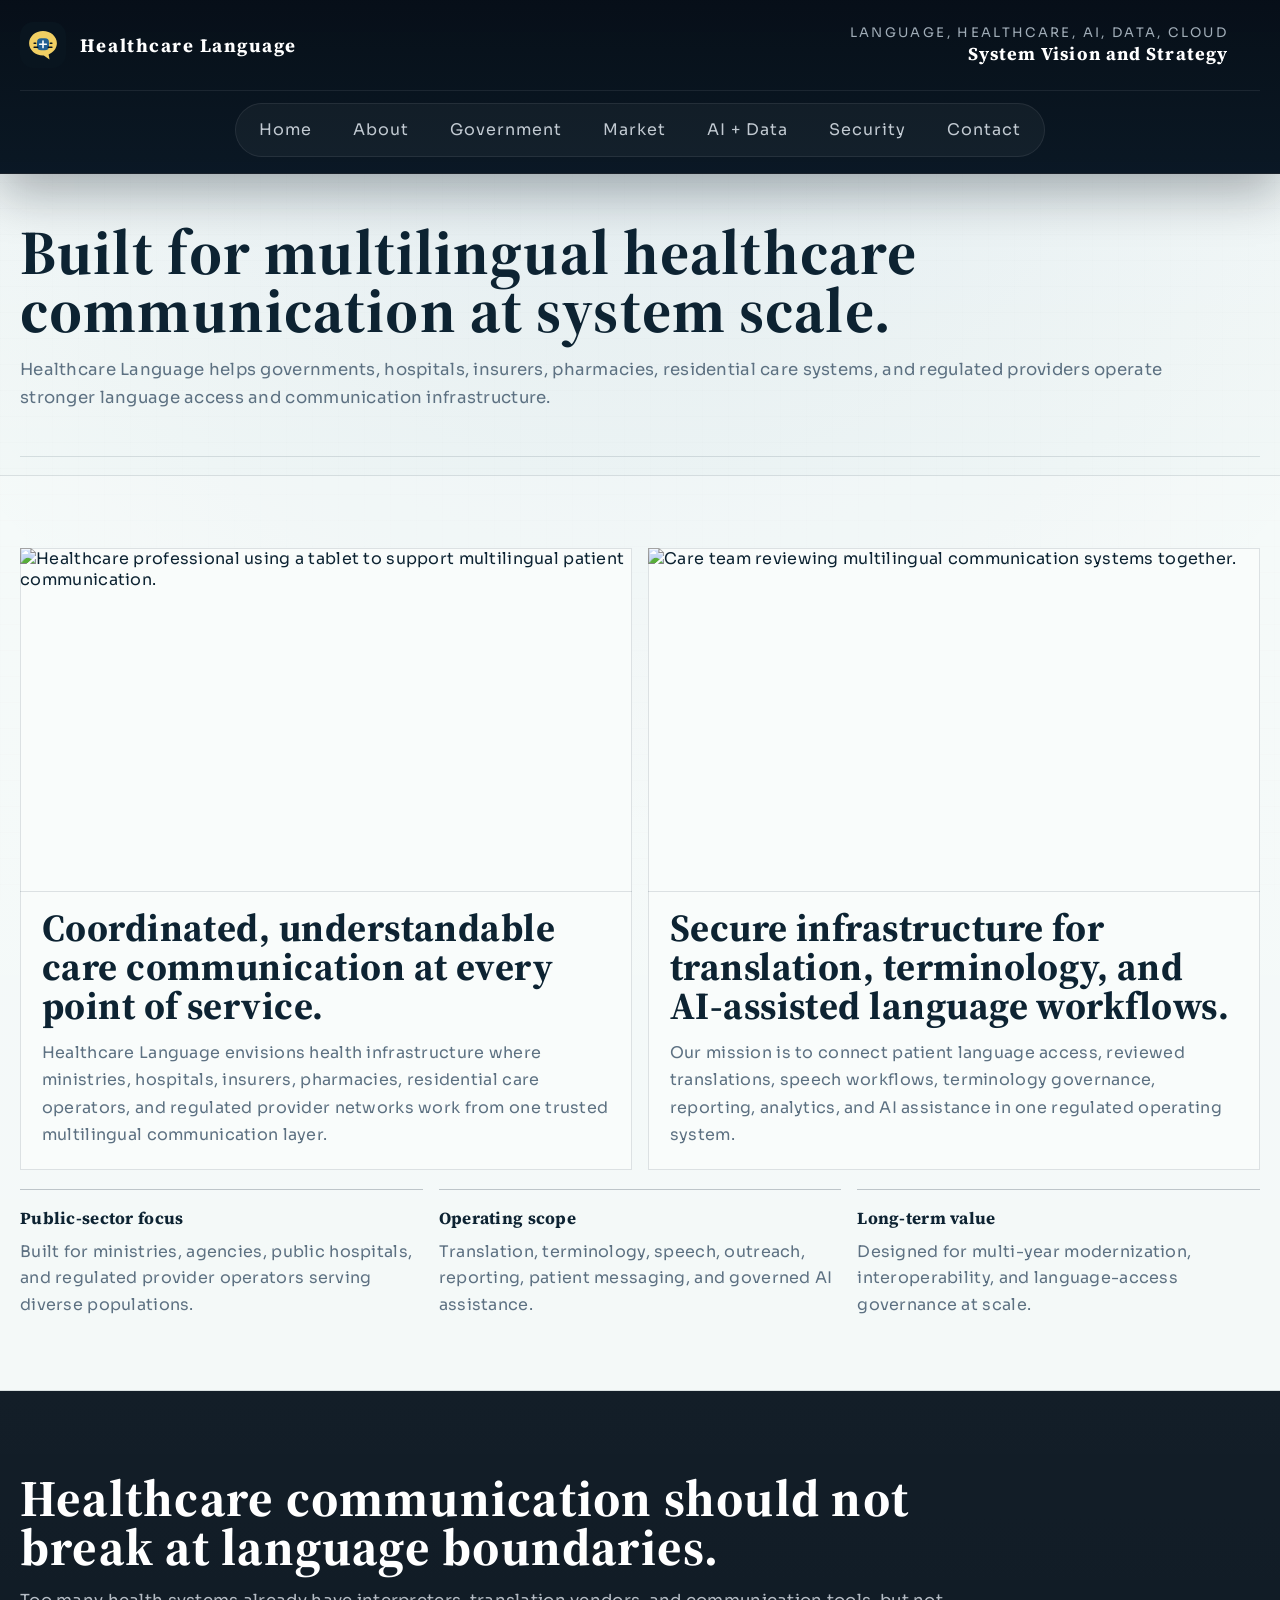
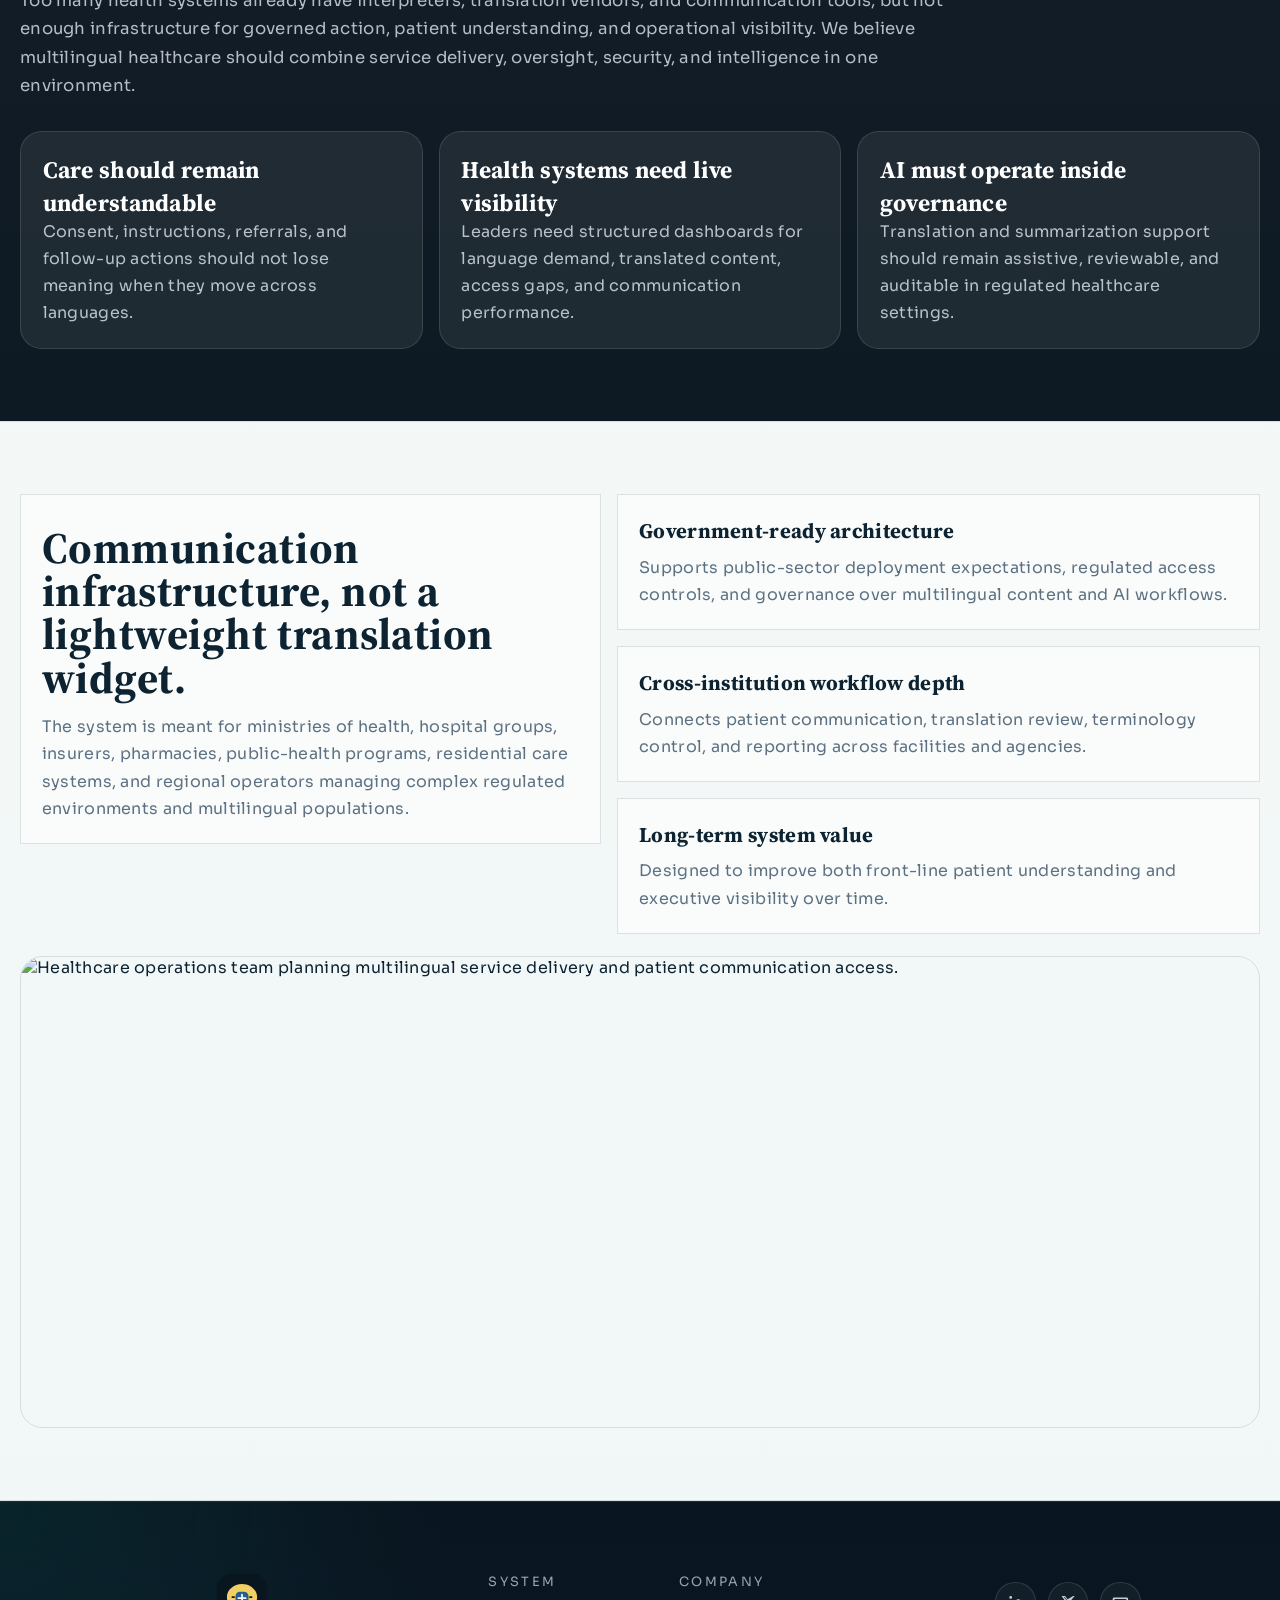
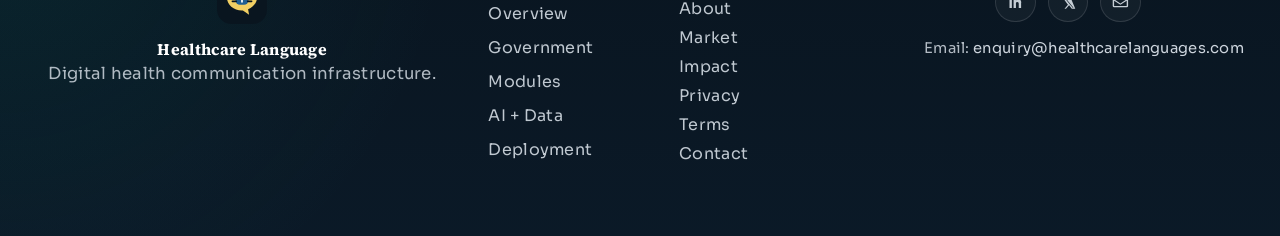
==== about.html @ 029bd3b3 "Update about.html" ====
<!DOCTYPE html>
<html lang="en">
<head>
  <meta charset="UTF-8">
  <meta name="viewport" content="width=device-width, initial-scale=1.0">
  <meta name="description" content="About Healthcare Language: vision, mission, system direction, and multilingual health communication strategy.">
  <title>Healthcare Language | About</title>
  <link rel="preconnect" href="https://fonts.googleapis.com">
  <link rel="preconnect" href="https://fonts.gstatic.com" crossorigin>
  <link href="https://fonts.googleapis.com/css2?family=Sora:wght@400;500;600;700&family=Source+Serif+4:wght@600;700&display=swap" rel="stylesheet">
  <link rel="icon" href="logo-mark.svg" type="image/svg+xml">
  <link rel="stylesheet" href="style.css">
</head>
<body>
  <div class="site-noise"></div>
  <header class="site-header">
    <div class="shell header-band">
      <a class="brand-link" href="./index.html" aria-label="Healthcare Language home">
        <img class="brand-mark" src="logo-mark.svg" alt="Healthcare Language logo">
        <div class="brand-copy">
          <span class="brand-name">Healthcare Language</span>
        </div>
      </a>
      <div class="header-center">
        <span class="header-kicker">Language, Healthcare, AI, Data, Cloud</span>
        <strong class="header-edition">System Vision and Strategy</strong>
      </div>
    </div>
    <div class="shell nav-shell">
      <button class="nav-toggle" type="button" aria-expanded="false" aria-controls="primary-nav">
        <span>Menu</span>
      </button>
      <nav class="main-nav" id="primary-nav" aria-label="Primary navigation">
        <a href="./index.html#system">Home</a>
        <a href="./about.html">About</a>
        <a href="./index.html#government">Government</a>
        <a href="./index.html#opportunity">Market</a>
        <a href="./index.html#intelligence">AI + Data</a>
        <a href="./index.html#security">Security</a>
        <a href="./contact.html">Contact</a>
      </nav>
    </div>
  </header>

  <main>
    <section class="page-hero">
      <div class="shell page-hero-shell">
        <div class="section-head">
          <h1>Built for multilingual healthcare communication at system scale.</h1>
          <p>Healthcare Language helps governments, hospitals, insurers, pharmacies, residential care systems, and regulated providers operate stronger language access and communication infrastructure.</p>
        </div>
      </div>
    </section>

    <section class="section-sheet">
      <div class="shell about-grid">
        <article class="about-card">
          <img class="card-image" src="https://images.unsplash.com/photo-1579684385127-1ef15d508118?auto=format&fit=crop&w=1400&q=80" alt="Healthcare professional using a tablet to support multilingual patient communication.">
          <h2>Coordinated, understandable care communication at every point of service.</h2>
          <p>Healthcare Language envisions health infrastructure where ministries, hospitals, insurers, pharmacies, residential care operators, and regulated provider networks work from one trusted multilingual communication layer.</p>
        </article>
        <article class="about-card">
          <img class="card-image" src="https://images.unsplash.com/photo-1576091160399-112ba8d25d1d?auto=format&fit=crop&w=1400&q=80" alt="Care team reviewing multilingual communication systems together.">
          <h2>Secure infrastructure for translation, terminology, and AI-assisted language workflows.</h2>
          <p>Our mission is to connect patient language access, reviewed translations, speech workflows, terminology governance, reporting, analytics, and AI assistance in one regulated operating system.</p>
        </article>
      </div>
      <div class="shell about-mini-grid">
        <article class="mini-panel">
          <strong>Public-sector focus</strong>
          <p>Built for ministries, agencies, public hospitals, and regulated provider operators serving diverse populations.</p>
        </article>
        <article class="mini-panel">
          <strong>Operating scope</strong>
          <p>Translation, terminology, speech, outreach, reporting, patient messaging, and governed AI assistance.</p>
        </article>
        <article class="mini-panel">
          <strong>Long-term value</strong>
          <p>Designed for multi-year modernization, interoperability, and language-access governance at scale.</p>
        </article>
      </div>
    </section>

    <section class="section-dark">
      <div class="shell">
        <div class="section-head section-head-light">
          <h2>Healthcare communication should not break at language boundaries.</h2>
          <p>Too many health systems already have interpreters, translation vendors, and communication tools, but not enough infrastructure for governed action, patient understanding, and operational visibility. We believe multilingual healthcare should combine service delivery, oversight, security, and intelligence in one environment.</p>
        </div>
        <div class="belief-grid">
          <article class="government-card">
            <strong>Care should remain understandable</strong>
            <p>Consent, instructions, referrals, and follow-up actions should not lose meaning when they move across languages.</p>
          </article>
          <article class="government-card">
            <strong>Health systems need live visibility</strong>
            <p>Leaders need structured dashboards for language demand, translated content, access gaps, and communication performance.</p>
          </article>
          <article class="government-card">
            <strong>AI must operate inside governance</strong>
            <p>Translation and summarization support should remain assistive, reviewable, and auditable in regulated healthcare settings.</p>
          </article>
        </div>
      </div>
    </section>

    <section class="section-sheet">
      <div class="shell narrative-shell">
        <div class="narrative-copy">
          <h2>Communication infrastructure, not a lightweight translation widget.</h2>
          <p>The system is meant for ministries of health, hospital groups, insurers, pharmacies, public-health programs, residential care systems, and regional operators managing complex regulated environments and multilingual populations.</p>
        </div>
        <div class="narrative-list">
          <article>
            <strong>Government-ready architecture</strong>
            <p>Supports public-sector deployment expectations, regulated access controls, and governance over multilingual content and AI workflows.</p>
          </article>
          <article>
            <strong>Cross-institution workflow depth</strong>
            <p>Connects patient communication, translation review, terminology control, and reporting across facilities and agencies.</p>
          </article>
          <article>
            <strong>Long-term system value</strong>
            <p>Designed to improve both front-line patient understanding and executive visibility over time.</p>
          </article>
        </div>
      </div>
      <div class="shell about-image-band">
        <img src="https://images.unsplash.com/photo-1576091160550-2173dba999ef?auto=format&fit=crop&w=1800&q=80" alt="Healthcare operations team planning multilingual service delivery and patient communication access.">
      </div>
    </section>
  </main>

  <footer class="site-footer">
    <div class="shell footer-shell">
      <div class="footer-brand">
        <img class="brand-mark" src="logo-mark.svg" alt="Healthcare Language logo">
        <div>
          <strong>Healthcare Language</strong>
          <p>Digital health communication infrastructure.</p>
        </div>
      </div>
      <div class="footer-links">
        <div class="footer-link-group">
          <span>System</span>
          <a href="./index.html#system">Overview</a>
          <a href="./index.html#government">Government</a>
          <a href="./index.html#modules">Modules</a>
          <a href="./index.html#intelligence">AI + Data</a>
          <a href="./index.html#deployment">Deployment</a>
        </div>
        <div class="footer-link-group">
          <span>Company</span>
          <a href="./about.html">About</a>
          <a href="./index.html#opportunity">Market</a>
          <a href="./index.html#impact">Impact</a>
          <a href="./privacy.html">Privacy</a>
          <a href="./terms.html">Terms</a>
          <a href="./contact.html">Contact</a>
        </div>
      </div>
      <div class="footer-social-block">
        <div class="footer-socials" aria-label="Social media links">
          <a href="#" aria-label="LinkedIn">
            <svg viewBox="0 0 24 24" aria-hidden="true"><path fill="currentColor" d="M6.94 8.5H3.56V20h3.38V8.5ZM5.25 3A1.97 1.97 0 1 0 5.3 6.94 1.97 1.97 0 0 0 5.25 3ZM20.44 12.47c0-3.45-1.84-5.05-4.3-5.05-1.98 0-2.87 1.09-3.37 1.86V8.5H9.4V20h3.37v-6.42c0-.34.03-.68.13-.93.27-.68.9-1.38 1.95-1.38 1.38 0 1.93 1.04 1.93 2.57V20h3.37v-7.53Z"/></svg>
          </a>
          <a href="#" aria-label="X">
            <svg viewBox="0 0 24 24" aria-hidden="true"><path fill="currentColor" d="M18.9 3H21l-4.58 5.24L21.8 21h-4.94l-3.87-5.06L8.56 21H6.45l4.9-5.61L2.2 3h5.07l3.5 4.63L18.9 3Zm-.73 16.74h1.16L6.64 4.2H5.4l12.77 15.54Z"/></svg>
          </a>
          <a href="mailto:enquiry@healthlingua.com" aria-label="Email">
            <svg viewBox="0 0 24 24" aria-hidden="true"><path fill="currentColor" d="M3 5h18a2 2 0 0 1 2 2v10a2 2 0 0 1-2 2H3a2 2 0 0 1-2-2V7a2 2 0 0 1 2-2Zm0 2v.51l9 5.89 9-5.89V7H3Zm18 10V9.49l-8.45 5.53a1 1 0 0 1-1.1 0L3 9.49V17h18Z"/></svg>
          </a>
        </div>
        <div class="footer-social-contact">
          <p>Email: <a href="mailto:enquiry@healthcarelanguages.com">enquiry@healthcarelanguages.com</a></p>
          
        </div>
      </div>
    </div>
  </footer>

  <script src="script.js"></script>
</body>
</html>
---- style.css ----
:root {
  --paper: #edf5f4;
  --paper-bright: #f9fcfb;
  --ink: #0d2332;
  --muted: #5d7182;
  --line: rgba(13, 35, 50, 0.12);
  --line-strong: rgba(13, 35, 50, 0.24);
  --navy: #0f2e46;
  --cobalt: #1f5f93;
  --teal: #0c8a7b;
  --deep: #09151f;
  --deep-soft: #132230;
  --white: #ffffff;
}

*,
*::before,
*::after {
  box-sizing: border-box;
}

html {
  scroll-behavior: smooth;
}

body {
  margin: 0;
  font-family: "Sora", sans-serif;
  letter-spacing: 0.018em;
  color: var(--ink);
  background:
    radial-gradient(circle at top, rgba(31, 95, 147, 0.08), transparent 24%),
    linear-gradient(180deg, rgba(255, 255, 255, 0.35), rgba(255, 255, 255, 0)),
    var(--paper);
}

img {
  display: block;
  max-width: 100%;
}

a {
  color: inherit;
}

button,
input,
textarea {
  font: inherit;
}

h1,
h2,
h3,
strong,
.brand-name,
.button,
.header-edition {
  font-family: "Source Serif 4", serif;
  font-weight: 700;
}

h1,
h2,
h3,
p {
  margin: 0;
}

.shell {
  width: min(1240px, calc(100% - 2rem));
  margin: 0 auto;
}

.site-noise {
  position: fixed;
  inset: 0;
  pointer-events: none;
  background:
    linear-gradient(rgba(0, 0, 0, 0.018) 1px, transparent 1px),
    linear-gradient(90deg, rgba(0, 0, 0, 0.015) 1px, transparent 1px);
  background-size: 100% 26px, 26px 100%;
  opacity: 0.45;
  z-index: 0;
}

.site-header,
main,
.site-footer {
  position: relative;
  z-index: 1;
}

.site-header {
  background:
    linear-gradient(180deg, rgba(7, 15, 24, 0.98), rgba(11, 24, 37, 0.95)),
    var(--deep);
  border-bottom: 1px solid rgba(255, 255, 255, 0.08);
  box-shadow: 0 18px 48px rgba(6, 16, 26, 0.32);
}

.header-band {
  display: grid;
  grid-template-columns: auto 1fr auto;
  gap: 1rem;
  align-items: center;
  min-height: 5.6rem;
}

.brand-link,
.brand-copy,
.footer-brand {
  display: flex;
  align-items: center;
}

.brand-link {
  gap: 0.9rem;
  text-decoration: none;
}

.brand-mark {
  width: 2.85rem;
  height: 2.85rem;
}

.brand-copy {
  flex-direction: column;
  align-items: flex-start;
  gap: 0.08rem;
}

.brand-name,
.header-edition {
  color: var(--white);
}

.brand-name {
  font-size: 1.18rem;
  letter-spacing: 0.08em;
}

.brand-subtitle,
.header-kicker {
  color: rgba(214, 228, 239, 0.74);
  font-size: 0.82rem;
  letter-spacing: 0.18em;
  text-transform: uppercase;
}

.header-center {
  text-align: right;
  justify-self: end;
  padding: 0 1rem;
}

.header-kicker {
  display: block;
}

.header-edition {
  display: block;
  font-size: 1.14rem;
  letter-spacing: 0.06em;
}

.nav-shell {
  border-top: 1px solid rgba(255, 255, 255, 0.08);
  padding: 0.75rem 0 1rem;
}

.nav-toggle {
  display: none;
  align-items: center;
  justify-content: center;
  min-height: 2.7rem;
  padding: 0 1rem;
  border: 1px solid rgba(255, 255, 255, 0.14);
  border-radius: 999px;
  background: rgba(255, 255, 255, 0.06);
  color: var(--white);
  letter-spacing: 0.08em;
  text-transform: uppercase;
}

.main-nav {
  display: flex;
  flex-wrap: wrap;
  gap: 0.55rem;
  align-items: center;
  padding: 0.45rem;
  border: 1px solid rgba(255, 255, 255, 0.08);
  background: rgba(255, 255, 255, 0.04);
  border-radius: 999px;
  width: fit-content;
  max-width: 100%;
  margin: 0 auto;
}

.main-nav a,
.footer-links a {
  text-decoration: none;
}

.main-nav a {
  min-height: 2.35rem;
  display: inline-flex;
  align-items: center;
  padding: 0 0.95rem;
  border-radius: 999px;
  color: rgba(232, 239, 247, 0.82);
  border: 1px solid transparent;
  letter-spacing: 0.06em;
}

.main-nav a:hover {
  background: rgba(31, 95, 147, 0.18);
  border-color: rgba(31, 95, 147, 0.32);
  color: var(--white);
}

.button {
  display: inline-flex;
  align-items: center;
  justify-content: center;
  min-height: 3rem;
  padding: 0 1.15rem;
  border-radius: 999px;
  border: 1px solid transparent;
  text-decoration: none;
  font-size: 1rem;
}

.button-solid {
  background: linear-gradient(135deg, var(--cobalt), var(--teal));
  color: var(--white);
  box-shadow: 0 14px 26px rgba(15, 46, 70, 0.24);
}

.button-outline {
  background: rgba(255, 255, 255, 0.72);
  border-color: var(--line-strong);
  color: var(--ink);
}

.hero,
.section-sheet,
.section-dark,
.closing-section,
.page-hero,
.site-footer {
  padding: 4.5rem 0;
}

.hero-grid {
  display: grid;
  grid-template-columns: 1.1fr 1fr 0.8fr;
  gap: 1.2rem;
  align-items: start;
}

.hero-copy,
.hero-visual,
.hero-rail,
.about-grid,
.belief-grid,
.narrative-shell,
.narrative-list,
.feature-grid,
.opportunity-grid,
.government-grid,
.module-grid,
.intelligence-shell,
.intelligence-grid,
.impact-grid,
.security-grid,
.deployment-shell,
.deployment-list,
.closing-shell,
.contact-shell,
.legal-grid,
.footer-shell {
  display: grid;
  gap: 1rem;
}

.hero-copy {
  align-content: start;
  min-width: 0;
}

.hero-visual,
.hero-rail {
  min-width: 0;
}

.eyebrow,
.section-tag,
.feature-tag,
.rail-label,
.newsletter-panel span,
.contact-form span,
.footer-newsletter label {
  display: inline-block;
  color: var(--cobalt);
  font-size: 0.8rem;
  letter-spacing: 0.2em;
  text-transform: uppercase;
}

.hero-copy h1,
.page-hero h1 {
  margin: 0.9rem 0 1rem;
  font-size: clamp(2.5rem, 4.9vw, 4.4rem);
  line-height: 0.93;
  letter-spacing: 0.018em;
}

.hero-copy h1 {
  max-width: 13ch;
}

.page-hero h1 {
  max-width: 100%;
}

.no-break {
  white-space: nowrap;
}

.headline-accent {
  color: var(--teal);
}

.hero-line-compact {
  font-size: 0.92em;
}

.hero-dek,
.section-head p,
.closing-copy p,
.footer-brand p {
  color: var(--muted);
  line-height: 1.72;
  font-size: 1.04rem;
}

.hero-dek {
  max-width: 34rem;
}

.hero-actions {
  display: flex;
  gap: 0.85rem;
  margin-top: 1.8rem;
}

.hero-points {
  display: grid;
  grid-template-columns: repeat(2, minmax(0, max-content));
  gap: 0.7rem;
  margin-top: 1.4rem;
}

.hero-points span {
  padding: 0.6rem 0.85rem;
  border: 1px solid var(--line);
  background: rgba(255, 255, 255, 0.52);
  border-radius: 999px;
}

.hero-visual,
.feature-card,
.government-card,
.module-card,
.intelligence-card,
.security-card,
.contact-card,
.contact-form,
.legal-card,
.newsletter-panel {
  border: 1px solid var(--line);
  background: var(--paper-bright);
}

.hero-visual {
  overflow: hidden;
  border-radius: 1.6rem;
  box-shadow: 0 26px 56px rgba(10, 28, 45, 0.12);
}

.hero-visual img {
  width: 100%;
  aspect-ratio: 7 / 8;
  object-fit: cover;
  border-bottom: 1px solid var(--line);
}

.hero-visual figcaption {
  padding: 1rem;
  color: var(--muted);
  line-height: 1.6;
  font-size: 0.96rem;
}

.hero-rail {
  display: grid;
  gap: 0.8rem;
}

.rail-card {
  padding: 1rem;
  border: 1px solid var(--line);
  border-radius: 1.25rem;
  background: rgba(255, 255, 255, 0.56);
}

.rail-card strong {
  display: block;
  margin: 0.5rem 0 0.45rem;
  font-size: 1.28rem;
}

.rail-card p {
  color: var(--muted);
  line-height: 1.64;
  font-size: 0.96rem;
}

.section-sheet {
  background: rgba(255, 255, 255, 0.26);
  border-top: 1px solid var(--line);
  border-bottom: 1px solid var(--line);
}

.section-dark {
  background:
    linear-gradient(180deg, rgba(255, 255, 255, 0.04), rgba(255, 255, 255, 0.02)),
    var(--deep);
  color: var(--white);
}

.section-head {
  max-width: 61rem;
  margin-bottom: 1.85rem;
}

.section-head h2 {
  margin: 0.65rem 0 0.85rem;
  font-size: clamp(2.2rem, 4vw, 3.45rem);
  line-height: 0.97;
  letter-spacing: 0.024em;
}

.section-head-light .section-tag,
.section-head-light p {
  color: rgba(232, 239, 247, 0.76);
}

.section-head-light h2 {
  color: var(--white);
}

.feature-grid,
.opportunity-grid,
.government-grid,
.impact-grid,
.security-grid {
  grid-template-columns: repeat(3, minmax(0, 1fr));
}

.market-stats {
  display: grid;
  grid-template-columns: repeat(4, minmax(0, 1fr));
  gap: 1rem;
  margin: 0 0 1.2rem;
}

.market-gallery {
  display: grid;
  grid-template-columns: repeat(2, minmax(0, 1fr));
  gap: 1rem;
  margin: 0 0 1.2rem;
}

.market-gallery-card {
  border: 1px solid var(--line);
  border-radius: 1.35rem;
  background: var(--paper-bright);
  overflow: hidden;
}

.market-gallery-card strong {
  display: block;
  margin: 0.15rem 1.2rem 0.45rem;
  font-size: 1.32rem;
}

.market-gallery-card p {
  margin: 0 1.2rem 1.2rem;
  color: var(--muted);
  line-height: 1.66;
}

.stat-card {
  padding: 1.2rem 1.15rem;
  border: 1px solid var(--line);
  border-radius: 1.35rem;
  background: rgba(255, 255, 255, 0.72);
}

.stat-card-amber {
  background: linear-gradient(180deg, rgba(244, 183, 64, 0.2), rgba(255, 255, 255, 0.9));
  border-color: rgba(176, 126, 20, 0.2);
}

.stat-card-teal {
  background: linear-gradient(180deg, rgba(12, 138, 123, 0.18), rgba(255, 255, 255, 0.9));
  border-color: rgba(12, 138, 123, 0.2);
}

.stat-card-navy {
  background: linear-gradient(180deg, rgba(31, 95, 147, 0.18), rgba(255, 255, 255, 0.92));
  border-color: rgba(31, 95, 147, 0.22);
}

.stat-card-sage {
  background: linear-gradient(180deg, rgba(92, 136, 114, 0.18), rgba(255, 255, 255, 0.9));
  border-color: rgba(92, 136, 114, 0.22);
}

.stat-card strong {
  display: block;
  font-size: clamp(2rem, 4vw, 3rem);
  line-height: 0.95;
  color: var(--navy);
}

.stat-card-amber strong {
  color: #9d5d05;
}

.stat-card-teal strong {
  color: #0a6f63;
}

.stat-card-navy strong {
  color: #163f63;
}

.stat-card-sage strong {
  color: #486e5c;
}

.stat-card span {
  display: block;
  margin: 0.45rem 0 0.55rem;
  color: var(--cobalt);
  font-size: 0.78rem;
  letter-spacing: 0.18em;
  text-transform: uppercase;
}

.stat-card-amber span {
  color: #8d5d0b;
}

.stat-card-teal span {
  color: #0a6f63;
}

.stat-card-navy span {
  color: #1b527e;
}

.stat-card-sage span {
  color: #4d745f;
}

.stat-card p {
  color: var(--muted);
  line-height: 1.62;
}

.market-source-note {
  margin: -0.15rem 0 1.35rem;
  color: var(--muted);
  font-size: 0.92rem;
  line-height: 1.6;
}

.platform-highlights {
  display: grid;
  grid-template-columns: repeat(3, minmax(0, 1fr));
  gap: 1rem;
  margin-top: 1.15rem;
}

.about-mini-grid,
.legal-summary-grid {
  display: grid;
  grid-template-columns: repeat(3, minmax(0, 1fr));
  gap: 1rem;
  margin-top: 1.2rem;
}

.about-image-band,
.impact-visual-band {
  margin-top: 1.4rem;
}

.about-image-band img,
.impact-visual-band img {
  width: 100%;
  aspect-ratio: 21 / 8;
  object-fit: cover;
  border: 1px solid var(--line);
  border-radius: 1.4rem;
}

.platform-highlights article,
.mini-panel {
  padding: 1rem 0 0;
  border-top: 1px solid var(--line-strong);
}

.platform-highlights strong,
.mini-panel strong {
  display: block;
  margin-bottom: 0.55rem;
  font-size: 1.06rem;
}

.platform-highlights p,
.mini-panel p {
  color: var(--muted);
  line-height: 1.66;
}

.about-grid {
  grid-template-columns: repeat(2, minmax(0, 1fr));
}

.about-card,
.narrative-copy,
.narrative-list article {
  padding: 1.3rem;
  border: 1px solid var(--line);
  background: var(--paper-bright);
}

.about-card h2 {
  margin: 0.7rem 0 0.85rem;
  font-size: clamp(1.85rem, 3vw, 2.6rem);
  line-height: 1.02;
  letter-spacing: 0.012em;
}

.about-card p,
.narrative-copy p,
.narrative-list p {
  color: var(--muted);
  line-height: 1.7;
}

.belief-grid {
  grid-template-columns: repeat(3, minmax(0, 1fr));
}

.narrative-shell {
  grid-template-columns: 0.95fr 1.05fr;
  align-items: start;
}

.narrative-copy h2 {
  margin: 0.7rem 0 0.85rem;
  font-size: clamp(2rem, 3.4vw, 3rem);
  line-height: 0.99;
  letter-spacing: 0.012em;
}

.narrative-list {
  grid-template-columns: 1fr;
}

.narrative-list article strong {
  display: block;
  margin-bottom: 0.55rem;
  font-size: 1.3rem;
}

.module-grid {
  grid-template-columns: repeat(3, minmax(0, 1fr));
}

.feature-card,
.government-card,
.module-card,
.intelligence-card,
.security-card,
.contact-card,
.contact-form,
.legal-card {
  padding: 1.35rem;
  border-radius: 1.35rem;
}

.feature-card h3,
.government-card strong,
.module-card h3,
.intelligence-card strong,
.security-card strong,
.contact-card h2,
.legal-card h2 {
  margin: 0.65rem 0 0.72rem;
  font-size: 1.48rem;
}

.feature-card p,
.government-card p,
.module-card p,
.intelligence-card p,
.security-card p,
.contact-list,
.contact-note a,
.legal-card p,
.deployment-list p {
  color: var(--muted);
  line-height: 1.68;
}

.card-image {
  width: calc(100% + 2.7rem);
  max-width: none;
  margin: -1.35rem -1.35rem 1rem;
  aspect-ratio: 16 / 9;
  object-fit: cover;
  border-bottom: 1px solid var(--line);
}

.feature-card-dark {
  background: var(--deep-soft);
  border-color: rgba(255, 255, 255, 0.08);
}

.feature-card-dark .feature-tag,
.feature-card-dark h3,
.feature-card-dark p {
  color: var(--white);
}

.feature-card-dark p {
  color: rgba(232, 239, 247, 0.78);
}

.government-card,
.security-card {
  background: rgba(255, 255, 255, 0.07);
  border-color: rgba(255, 255, 255, 0.12);
}

.government-card strong,
.security-card strong,
.government-card p,
.security-card p {
  color: var(--white);
}

.government-card p,
.security-card p {
  color: rgba(232, 239, 247, 0.77);
}

.module-card {
  border-top: 3px solid var(--cobalt);
  background: rgba(255, 255, 255, 0.68);
}

.module-no {
  display: inline-flex;
  width: 2rem;
  height: 2rem;
  align-items: center;
  justify-content: center;
  border-radius: 999px;
  background: rgba(31, 95, 147, 0.12);
  color: var(--cobalt);
  font-size: 0.86rem;
  font-weight: 700;
}

.intelligence-shell {
  grid-template-columns: 0.9fr 1.1fr;
}

.intelligence-copy h2 {
  margin: 0.7rem 0 0.85rem;
  font-size: clamp(2.15rem, 3.4vw, 3.2rem);
  line-height: 0.98;
  letter-spacing: 0.012em;
}

.intelligence-copy p {
  color: var(--muted);
  line-height: 1.72;
}

.intelligence-grid {
  grid-template-columns: repeat(3, minmax(0, 1fr));
}

.deployment-shell {
  grid-template-columns: 0.95fr 1.05fr;
  align-items: start;
}

.deployment-copy h2 {
  margin: 0.7rem 0 0.85rem;
  font-size: clamp(2.15rem, 3.4vw, 3.2rem);
  line-height: 0.98;
  letter-spacing: 0.012em;
}

.deployment-copy p {
  color: var(--muted);
  line-height: 1.72;
}

.deployment-list {
  grid-template-columns: repeat(2, minmax(0, 1fr));
}

.deployment-list article {
  padding: 1.2rem 0 0;
  border-top: 1px solid var(--line-strong);
}

.deployment-list strong {
  display: block;
  margin-bottom: 0.55rem;
  font-size: 1.28rem;
}

.closing-section {
  border-top: 1px solid var(--line);
}

.closing-shell {
  grid-template-columns: 1fr 0.78fr;
  align-items: end;
}

.closing-copy h2 {
  margin: 0.7rem 0 0.9rem;
  font-size: clamp(2.2rem, 4vw, 3.3rem);
  line-height: 0.98;
  letter-spacing: 0.012em;
}

.closing-stack {
  max-width: 46rem;
  margin: 0 auto;
  display: grid;
  justify-items: center;
  text-align: center;
  gap: 0.9rem;
}

.closing-stack h2 {
  margin: 0;
  font-size: clamp(2.25rem, 4vw, 3.35rem);
  line-height: 0.98;
  letter-spacing: 0.012em;
}

.closing-lead {
  color: var(--muted);
  line-height: 1.68;
  font-size: 1.02rem;
}

.closing-inline-form {
  width: min(32rem, 100%);
  display: grid;
  grid-template-columns: minmax(0, 1fr) auto;
  gap: 0.7rem;
  margin-top: 0.2rem;
}

.closing-inline-form input {
  width: 100%;
  min-height: 3rem;
  padding: 0.95rem 1rem;
  border: 1px solid var(--line);
  background: rgba(255, 255, 255, 0.84);
  border-radius: 999px;
}

.closing-link {
  color: var(--cobalt);
  text-decoration: none;
  font-weight: 600;
  letter-spacing: 0.04em;
}

.closing-link:hover {
  text-decoration: underline;
}

.closing-actions,
.newsletter-panel,
.footer-newsletter {
  display: grid;
  gap: 0.75rem;
}

.newsletter-panel,
.footer-newsletter {
  padding: 1.1rem;
  border-radius: 1.3rem;
}

.newsletter-copy,
.footer-newsletter-copy {
  color: var(--muted);
  line-height: 1.6;
  font-size: 0.94rem;
  margin: -0.1rem 0 0.1rem;
}

.newsletter-panel input,
.footer-newsletter input,
.contact-form input,
.contact-form textarea {
  width: 100%;
  min-height: 3rem;
  padding: 0.95rem 1rem;
  border: 1px solid var(--line);
  background: rgba(255, 255, 255, 0.84);
}

.page-hero {
  padding: 2.2rem 0 1.1rem;
}

.page-hero-shell {
  border-bottom: 1px solid var(--line);
  padding-bottom: 0.85rem;
}

.page-hero .section-head {
  max-width: 74rem;
}

.contact-stack {
  display: grid;
  gap: 1.4rem;
}

.contact-intro-card {
  border: 1px solid var(--line);
  border-radius: 1.5rem;
  background: var(--paper-bright);
  overflow: hidden;
}

.contact-intro-copy {
  padding: 1.25rem 1.3rem 1.35rem;
}

.contact-intro-copy h2 {
  margin: 0.65rem 0 0.7rem;
  font-size: clamp(2rem, 3.5vw, 3rem);
  line-height: 0.98;
}

.contact-intro-copy p {
  color: var(--muted);
  line-height: 1.7;
}

.contact-banner {
  width: 100%;
  aspect-ratio: 19 / 7;
  object-fit: cover;
}

.contact-list {
  margin: 1rem 0 0;
  padding-left: 1.2rem;
}

.contact-list li + li {
  margin-top: 0.45rem;
}

.contact-note {
  margin-top: 1.4rem;
  padding-top: 1rem;
  border-top: 1px solid var(--line);
}

.contact-note strong,
.contact-form span {
  display: block;
  margin-bottom: 0.45rem;
}

.contact-form label {
  display: block;
  margin-bottom: 1rem;
}

.contact-form textarea {
  resize: vertical;
}

.contact-form-wide {
  max-width: 48rem;
  padding: 1.35rem;
  border: 1px solid var(--line);
  background: var(--paper-bright);
}

.contact-form-wide h2 {
  margin: -0.1rem 0 0.8rem;
  font-size: clamp(1.9rem, 3vw, 2.6rem);
  line-height: 1;
}

.contact-form-intro {
  margin: -0.2rem 0 1rem;
  color: var(--muted);
  line-height: 1.68;
}

.contact-mini-grid {
  display: grid;
  grid-template-columns: repeat(3, minmax(0, 1fr));
  gap: 1rem;
}

.legal-grid {
  grid-template-columns: repeat(2, minmax(0, 1fr));
}

.legal-card-indexed {
  position: relative;
}

.legal-index {
  display: inline-flex;
  width: 2rem;
  height: 2rem;
  align-items: center;
  justify-content: center;
  border-radius: 999px;
  background: rgba(31, 95, 147, 0.12);
  color: var(--cobalt);
  font-size: 0.82rem;
  font-weight: 700;
  letter-spacing: 0.08em;
}

.site-footer {
  background:
    radial-gradient(circle at top left, rgba(12, 138, 123, 0.13), transparent 34%),
    linear-gradient(180deg, rgba(9, 21, 31, 0.98), rgba(11, 26, 39, 0.98)),
    var(--deep);
  color: var(--white);
  border-top: 1px solid rgba(255, 255, 255, 0.08);
}

.footer-shell {
  grid-template-columns: 1.1fr 0.9fr 0.95fr;
  align-items: start;
  gap: 1.5rem;
}

.footer-brand {
  gap: 0.85rem;
  flex-direction: column;
  align-items: center;
  text-align: center;
}

.footer-brand p {
  color: rgba(232, 239, 247, 0.75);
  max-width: 28rem;
}

.footer-brand .brand-mark {
  width: 3.1rem;
  height: 3.1rem;
}

.footer-brand p + p {
  margin-top: 0.4rem;
  color: rgba(232, 239, 247, 0.6);
  font-size: 0.92rem;
}

.footer-address {
  color: #f1cf63;
}

.footer-email a {
  color: rgba(232, 239, 247, 0.82);
  text-decoration: none;
}

.footer-email a:hover {
  color: var(--white);
}

.footer-links {
  display: grid;
  grid-template-columns: repeat(2, minmax(0, 1fr));
  gap: 1.1rem;
  align-content: start;
}

.footer-link-group {
  display: grid;
  gap: 0.5rem;
}

.footer-link-group span {
  color: rgba(214, 228, 239, 0.7);
  font-size: 0.8rem;
  letter-spacing: 0.18em;
  text-transform: uppercase;
}

.footer-links a {
  color: rgba(232, 239, 247, 0.82);
  width: fit-content;
}

.footer-links a:hover {
  color: var(--white);
}

.footer-newsletter {
  border: 1px solid rgba(255, 255, 255, 0.08);
  background: rgba(255, 255, 255, 0.04);
}

.footer-social-block {
  display: grid;
  gap: 0.9rem;
  align-content: start;
  justify-items: center;
  text-align: center;
}

.footer-logo-strip {
  display: flex;
  justify-content: center;
  align-items: center;
  gap: 0.7rem;
  margin-top: 0.4rem;
  align-items: center;
}

.footer-logo-strip img {
  width: auto;
  max-height: 4rem;
  object-fit: contain;
  opacity: 0.95;
}

.footer-socials {
  display: flex;
  gap: 0.75rem;
  justify-content: center;
  align-items: center;
  margin-top: 0.45rem;
}

.footer-socials a {
  width: 2.55rem;
  height: 2.55rem;
  display: inline-flex;
  align-items: center;
  justify-content: center;
  border-radius: 999px;
  border: 1px solid rgba(255, 255, 255, 0.12);
  background: rgba(255, 255, 255, 0.04);
  color: rgba(232, 239, 247, 0.84);
  text-decoration: none;
}

.footer-socials a:hover {
  color: var(--white);
  border-color: rgba(241, 207, 99, 0.48);
  background: rgba(241, 207, 99, 0.08);
}

.footer-socials svg {
  width: 1.05rem;
  height: 1.05rem;
}

.footer-social-contact {
  display: grid;
  gap: 0.35rem;
  max-width: 18rem;
}

.footer-social-contact p {
  margin: 0;
  color: rgba(232, 239, 247, 0.76);
  line-height: 1.6;
  font-size: 0.92rem;
}

.footer-social-contact p:first-child {
  white-space: nowrap;
}

.footer-social-contact a {
  color: rgba(232, 239, 247, 0.88);
  text-decoration: none;
}

.footer-social-contact a:hover {
  color: var(--white);
}

.partnership-section {
  overflow: hidden;
}

.partnership-shell {
  display: grid;
  gap: 2rem;
}

.partnership-head {
  display: grid;
  width: 100%;
  max-width: none;
  margin: 0 auto 1.85rem;
  text-align: center;
  justify-items: center;
}

.partnership-head h2 {
  width: 100%;
  text-align: center;
}

.partnership-head p {
  max-width: 42rem;
}

.partnership-carousel {
  position: relative;
  overflow: hidden;
  width: 100%;
  padding: 0.5rem 0;
}

.partnership-carousel::before,
.partnership-carousel::after {
  content: "";
  position: absolute;
  top: 0;
  bottom: 0;
  width: 5rem;
  z-index: 1;
  pointer-events: none;
}

.partnership-carousel::before {
  left: 0;
  background: linear-gradient(90deg, rgba(238, 245, 244, 1) 0%, rgba(238, 245, 244, 0) 100%);
}

.partnership-carousel::after {
  right: 0;
  background: linear-gradient(270deg, rgba(238, 245, 244, 1) 0%, rgba(238, 245, 244, 0) 100%);
}

.partnership-track {
  display: flex;
  align-items: center;
  gap: 1.35rem;
  width: max-content;
  animation: partnership-scroll 24s linear infinite;
}

.partner-logo-card {
  width: 12.5rem;
  min-width: 12.5rem;
  height: 6.5rem;
  display: flex;
  align-items: center;
  justify-content: center;
  border-radius: 1.45rem;
  padding: 1rem 1.2rem;
  background: rgba(255, 255, 255, 0.8);
  border: 1px solid rgba(13, 35, 50, 0.08);
  box-shadow: 0 12px 30px rgba(9, 21, 31, 0.06);
}

.partner-logo-card img {
  width: 100%;
  max-width: 9.5rem;
  max-height: 3.4rem;
  object-fit: contain;
  filter: saturate(0.96) contrast(1.02);
}

@keyframes partnership-scroll {
  from {
    transform: translateX(0);
  }

  to {
    transform: translateX(calc(-50% - 0.675rem));
  }
}

@media (prefers-reduced-motion: reduce) {
  .partnership-track {
    animation: none;
  }
}

@media (max-width: 1120px) {
  .hero-grid,
  .about-grid,
  .narrative-shell,
  .intelligence-shell,
  .deployment-shell,
  .legal-grid,
  .footer-shell {
    grid-template-columns: 1fr;
  }

  .feature-grid,
  .opportunity-grid,
  .government-grid,
  .belief-grid,
  .module-grid,
  .intelligence-grid,
  .impact-grid,
  .security-grid,
  .deployment-list,
  .market-stats,
  .market-gallery,
  .platform-highlights,
  .contact-mini-grid,
  .about-mini-grid,
  .legal-summary-grid {
    grid-template-columns: repeat(2, minmax(0, 1fr));
  }

  .hero-rail {
    grid-template-columns: repeat(3, minmax(0, 1fr));
  }

  .partner-logo-card {
    width: 11rem;
    min-width: 11rem;
  }
}

@media (max-width: 860px) {
  .header-band,
  .main-nav,
  .hero-actions,
  .hero-points,
  .about-grid,
  .belief-grid,
  .narrative-list,
  .feature-grid,
  .opportunity-grid,
  .government-grid,
  .module-grid,
  .intelligence-grid,
  .impact-grid,
  .security-grid,
  .deployment-list,
  .footer-links,
  .footer-newsletter-row {
    display: grid;
  }

  .header-band {
    grid-template-columns: 1fr;
    justify-items: start;
    padding: 1rem 0;
  }

  .header-center {
    justify-self: start;
    text-align: left;
    padding: 0;
  }

  .nav-shell {
    display: grid;
    gap: 0.75rem;
    padding: 0.75rem 0 1rem;
  }

  .nav-toggle {
    display: inline-flex;
    justify-self: start;
  }

  .main-nav {
    display: none;
    width: 100%;
    border-radius: 1.15rem;
    margin: 0;
  }

  .main-nav.is-open {
    display: grid;
  }

  .closing-inline-form {
    grid-template-columns: 1fr;
  }

  .hero-points,
  .about-grid,
  .belief-grid,
  .narrative-list,
  .feature-grid,
  .opportunity-grid,
  .government-grid,
  .module-grid,
  .intelligence-grid,
  .impact-grid,
  .security-grid,
  .deployment-list,
  .footer-links,
  .market-stats,
  .market-gallery,
  .platform-highlights,
  .contact-mini-grid,
  .about-mini-grid,
  .legal-summary-grid {
    grid-template-columns: 1fr;
  }

  .hero-rail {
    grid-template-columns: 1fr;
  }

  .hero-copy h1,
  .page-hero h1 {
    font-size: 2.65rem;
  }

  .partnership-carousel::before,
  .partnership-carousel::after {
    width: 2.75rem;
  }

  .partner-logo-card {
    width: 9.5rem;
    min-width: 9.5rem;
    height: 5.6rem;
    padding: 0.85rem 1rem;
  }

  .partner-logo-card img {
    max-width: 7.6rem;
    max-height: 2.8rem;
  }
}
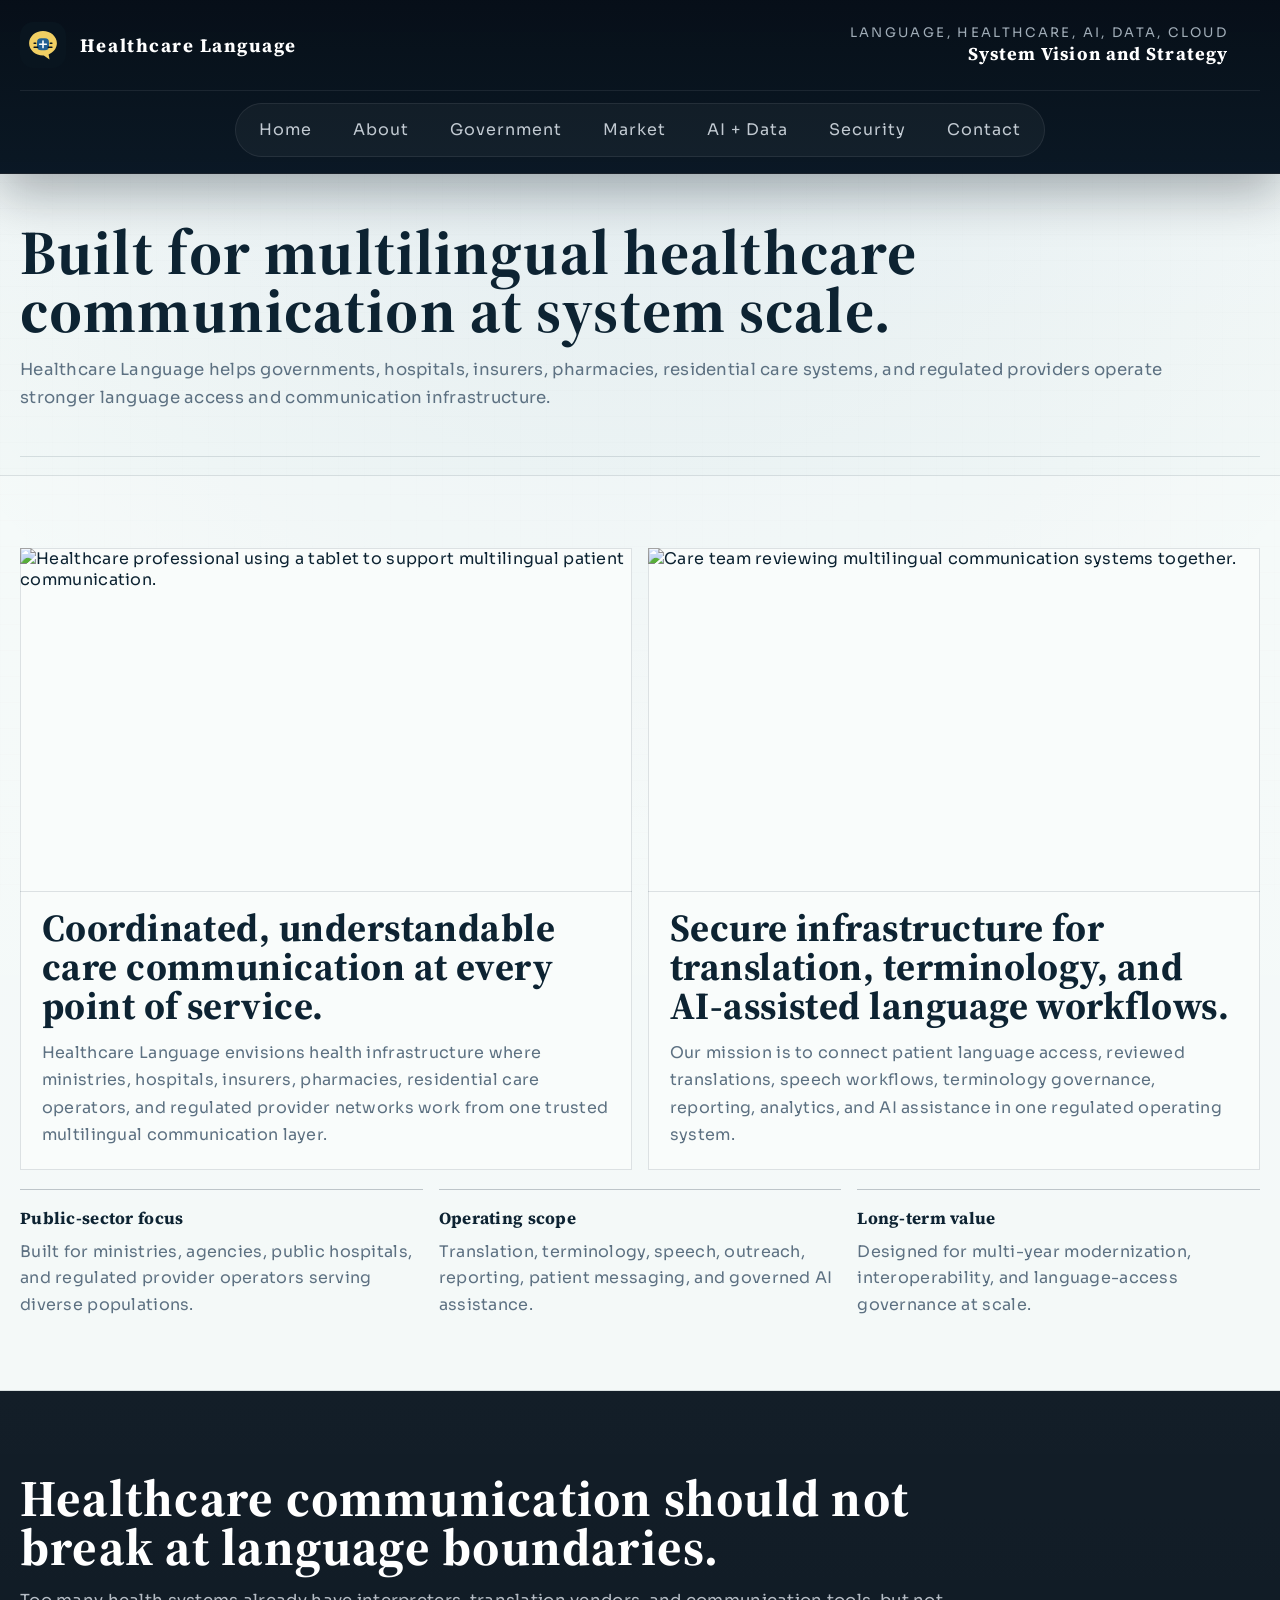
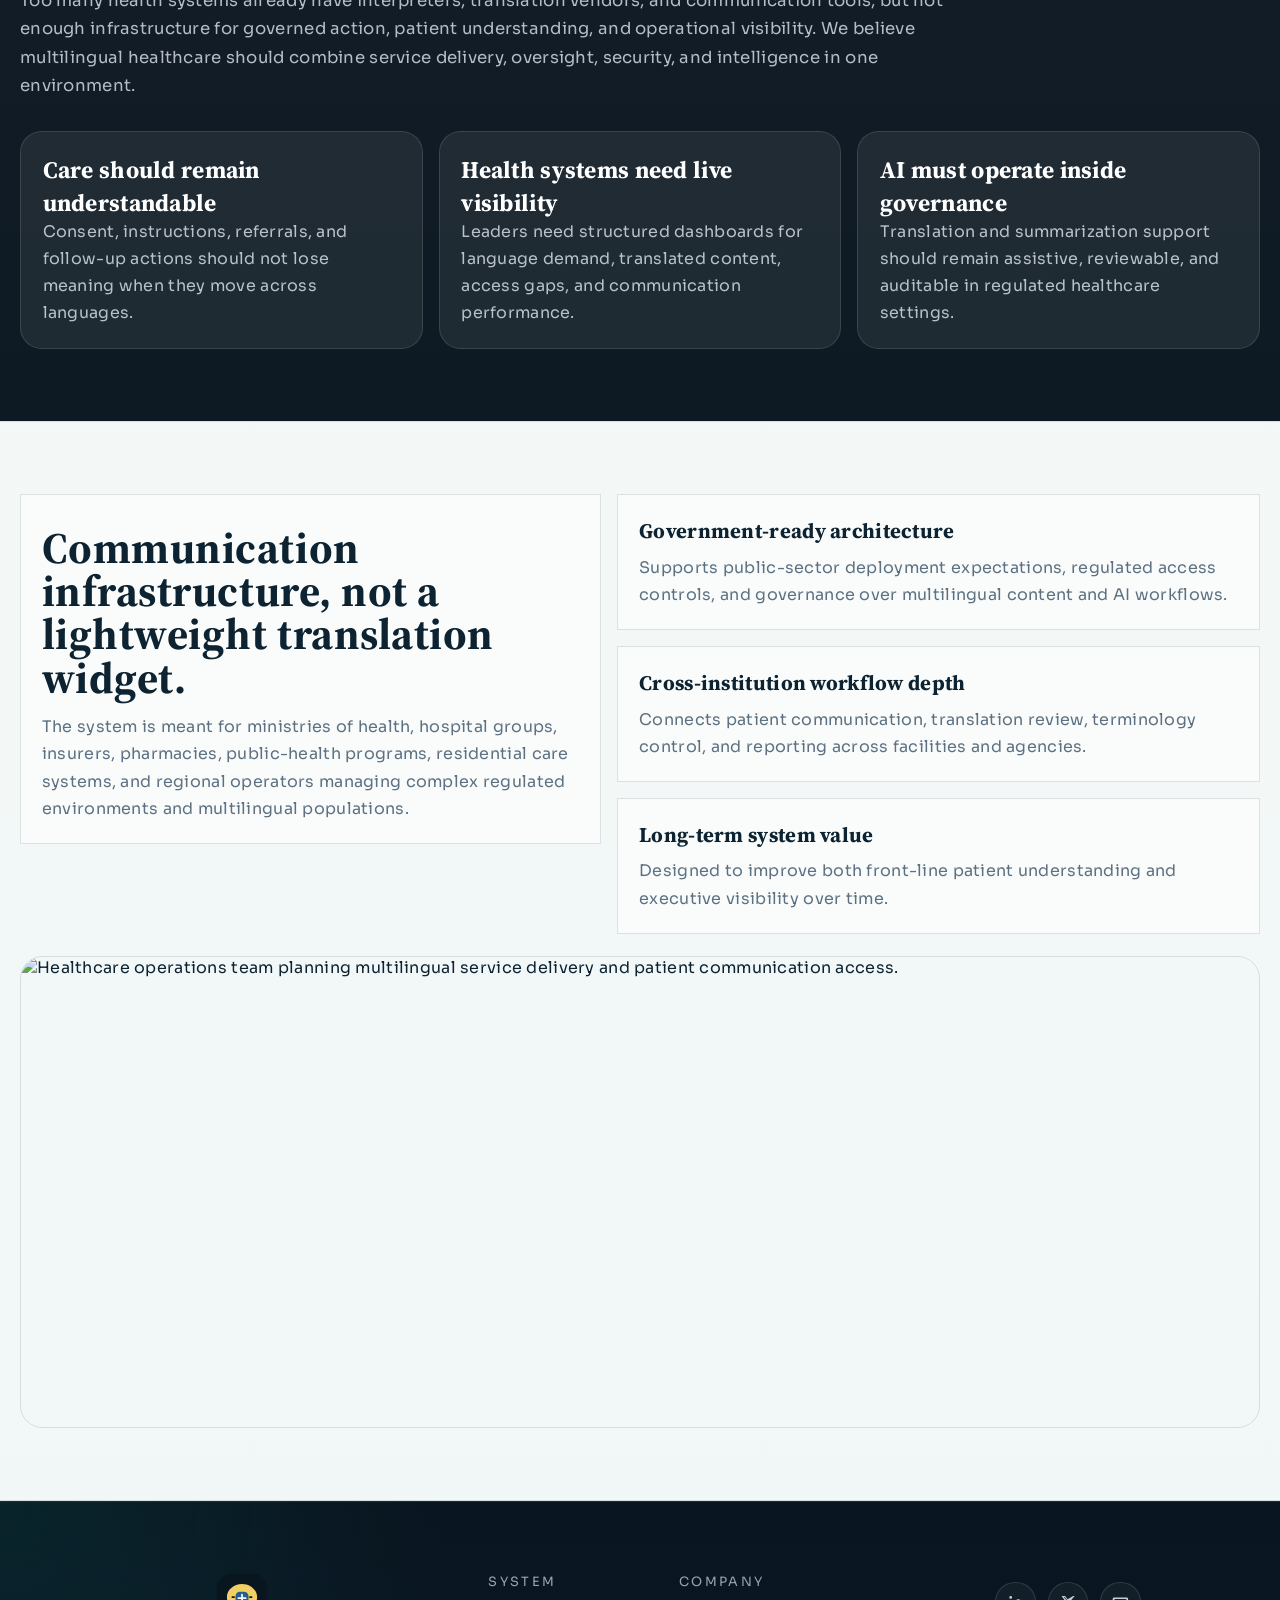
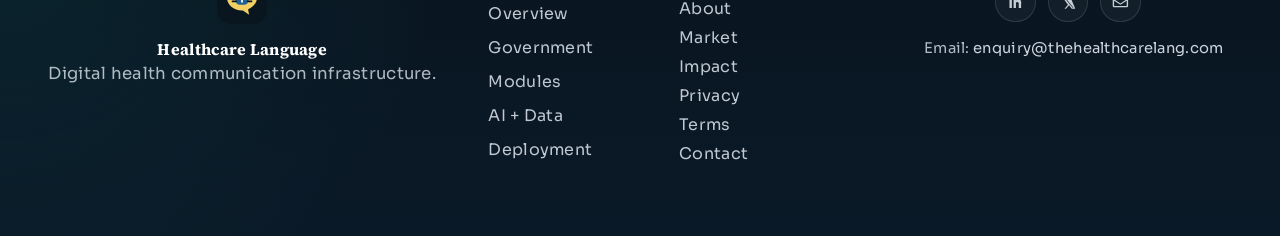
==== commit 71521913: "Update about.html" ====
--- a/about.html
+++ b/about.html
@@ -172,7 +172,7 @@
           </a>
         </div>
         <div class="footer-social-contact">
-          <p>Email: <a href="mailto:enquiry@healthcarelanguages.com">enquiry@healthcarelanguages.com</a></p>
+          <p>Email: <a href="mailto:enquiry@thehealthcarelang.com">enquiry@thehealthcarelang.com</a></p>
           
         </div>
       </div>
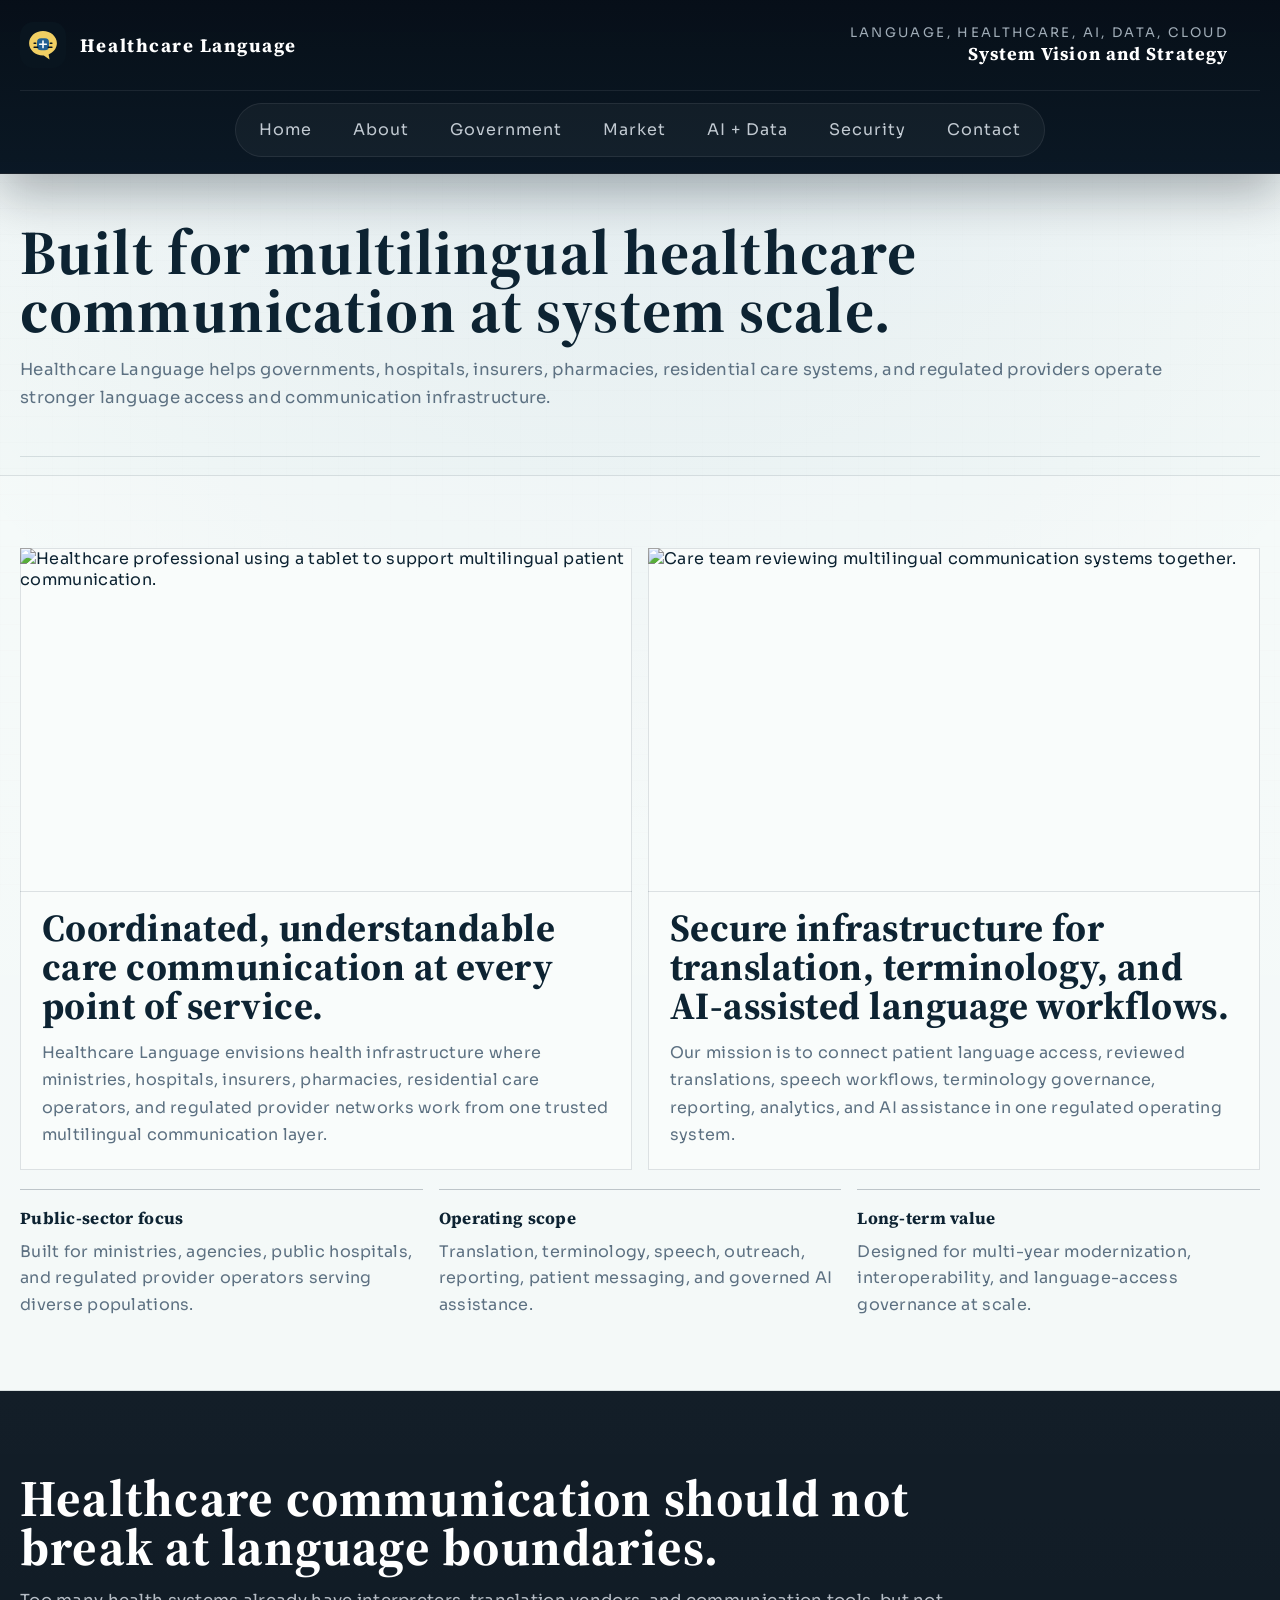
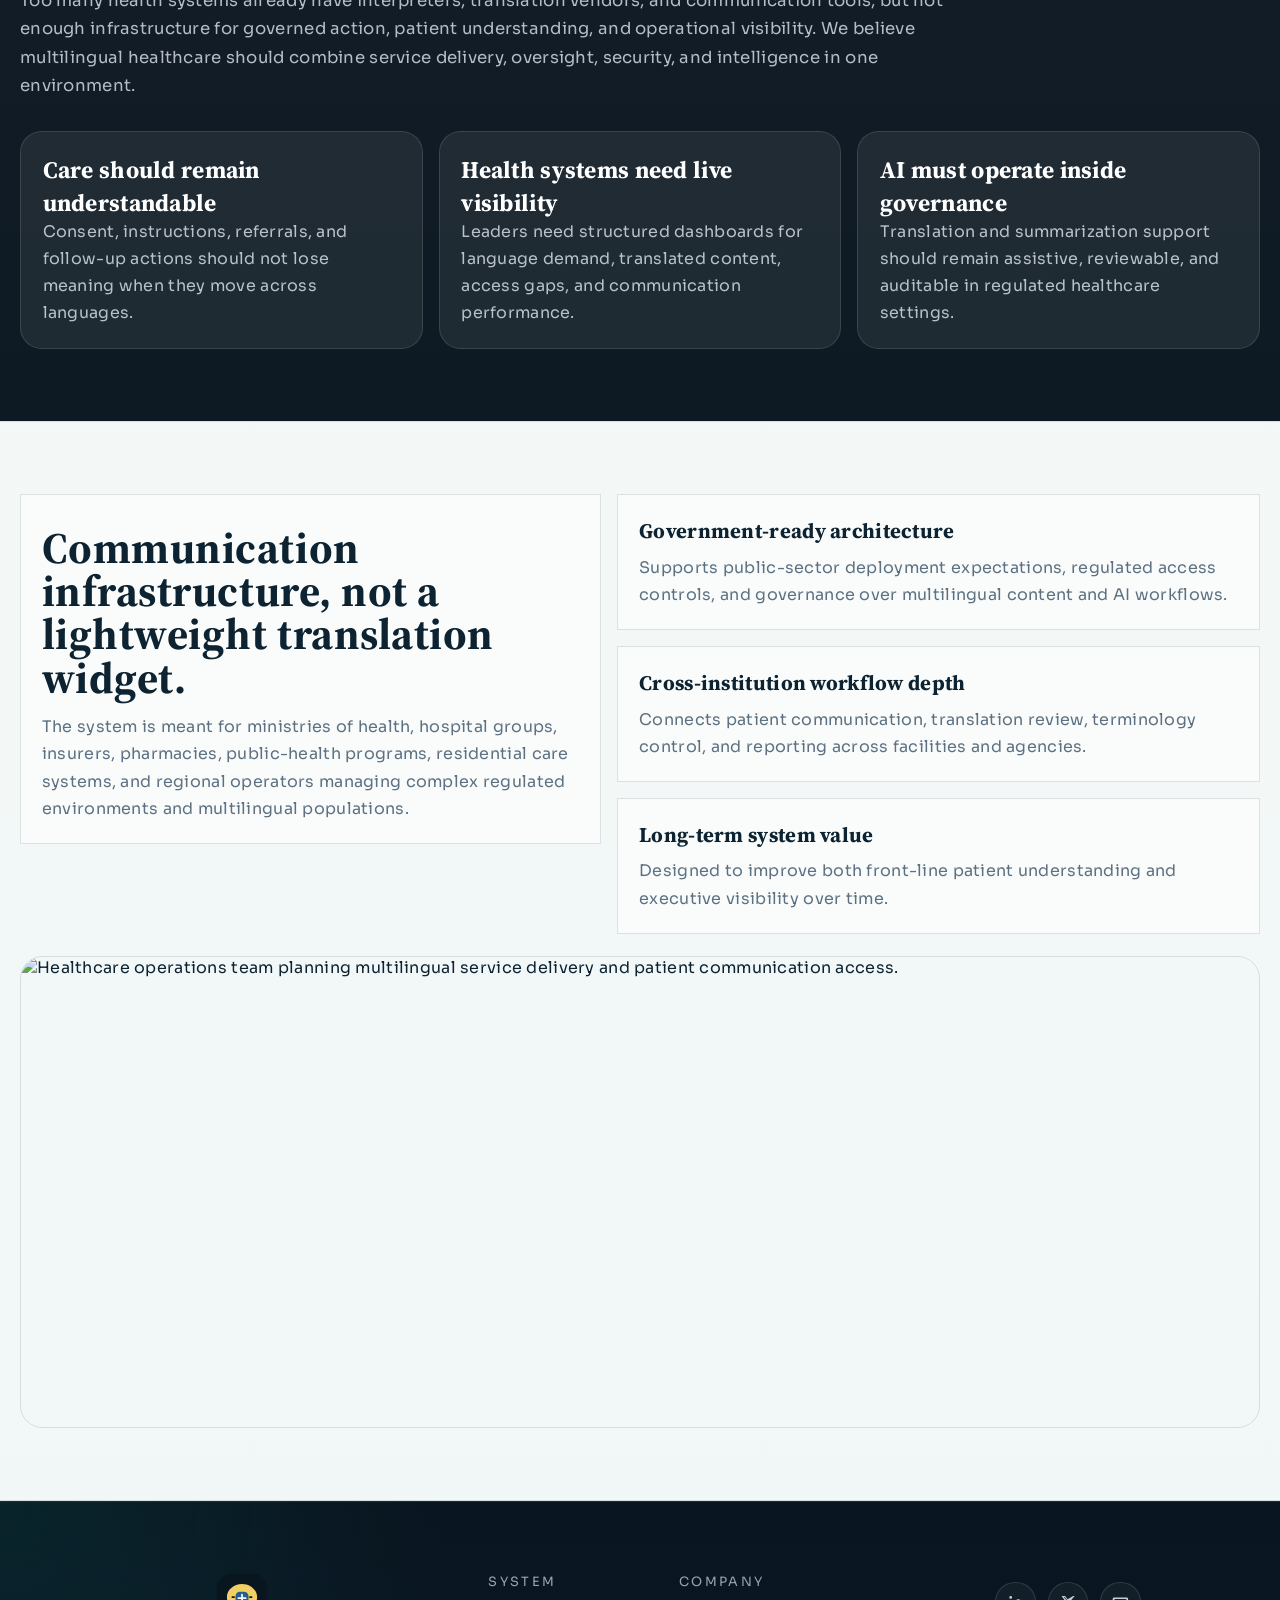
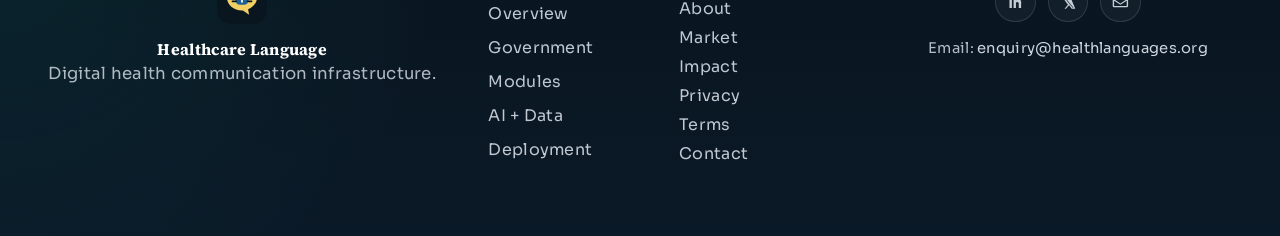
==== commit 48525fff: "Update about.html" ====
--- a/about.html
+++ b/about.html
@@ -172,7 +172,7 @@
           </a>
         </div>
         <div class="footer-social-contact">
-          <p>Email: <a href="mailto:enquiry@thehealthcarelang.com">enquiry@thehealthcarelang.com</a></p>
+          <p>Email: <a href="mailto:enquiry@healthlanguages.org">enquiry@healthlanguages.org</a></p>
           
         </div>
       </div>
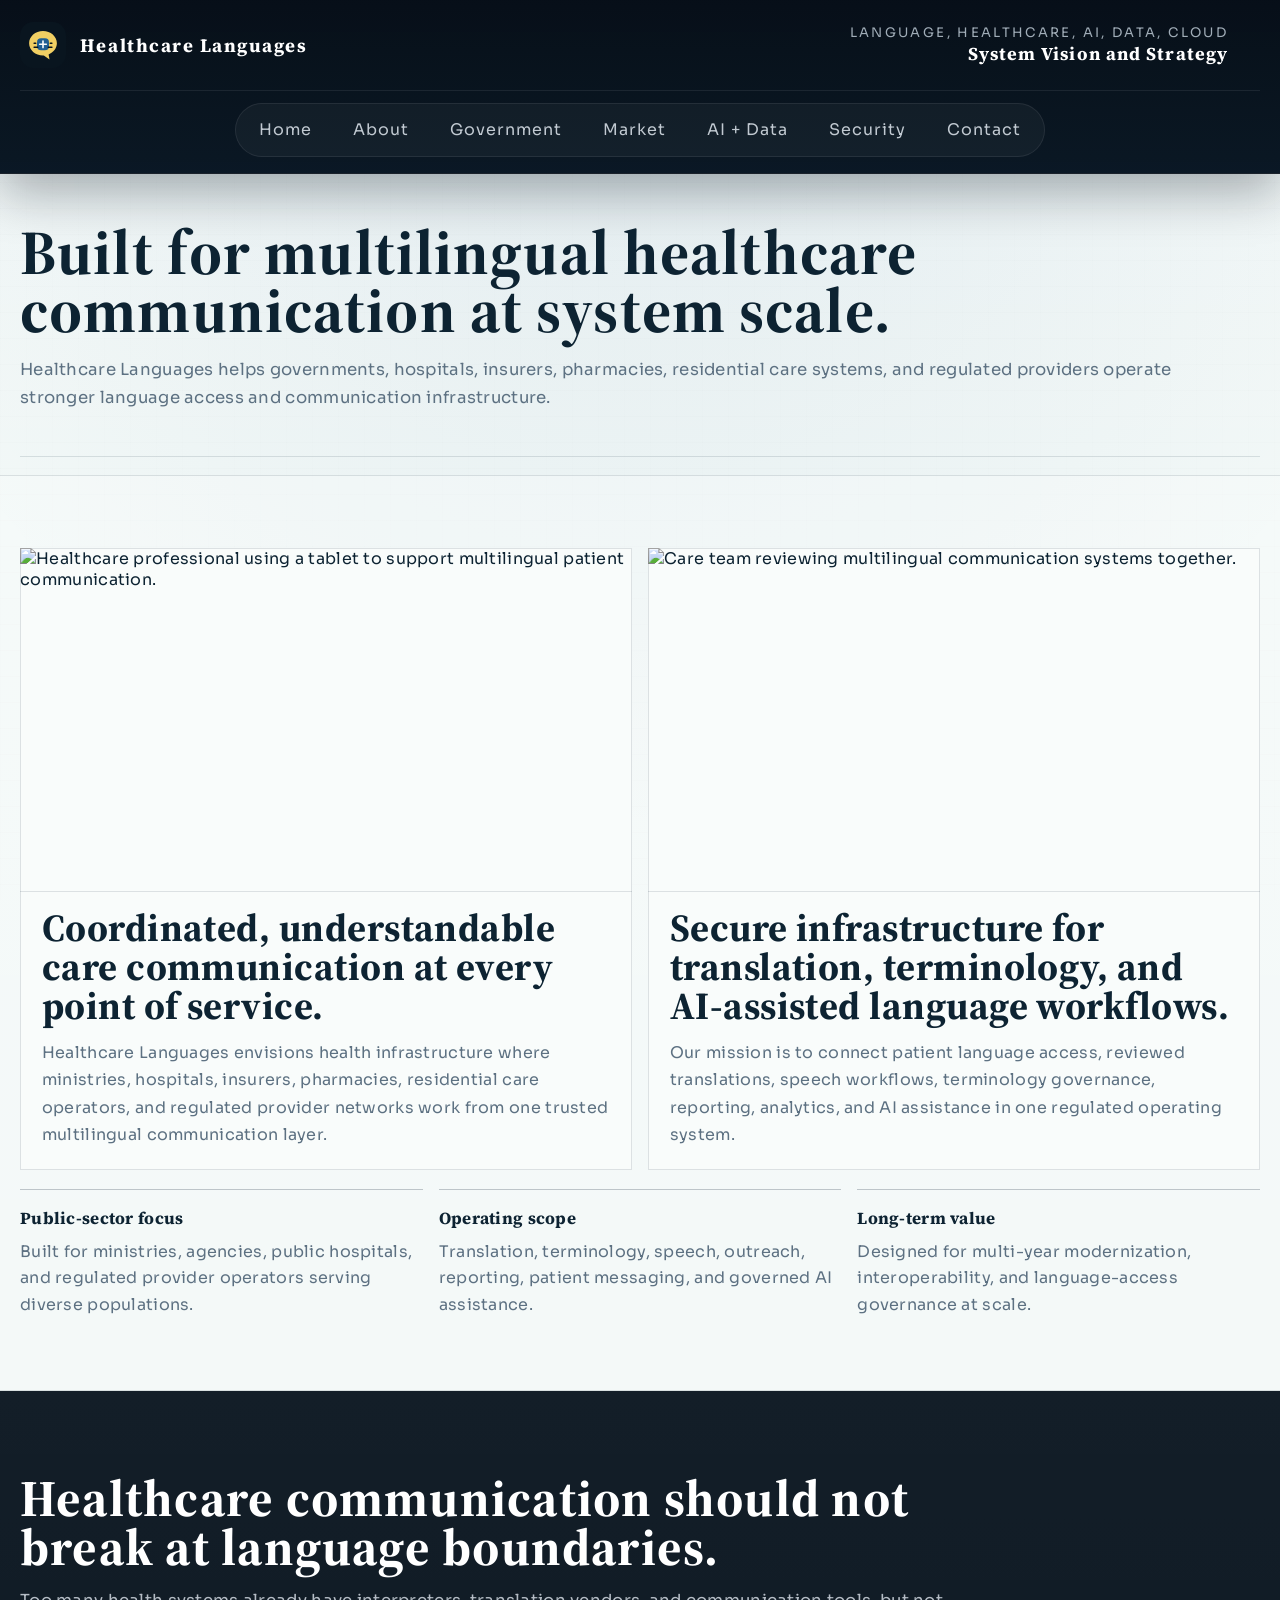
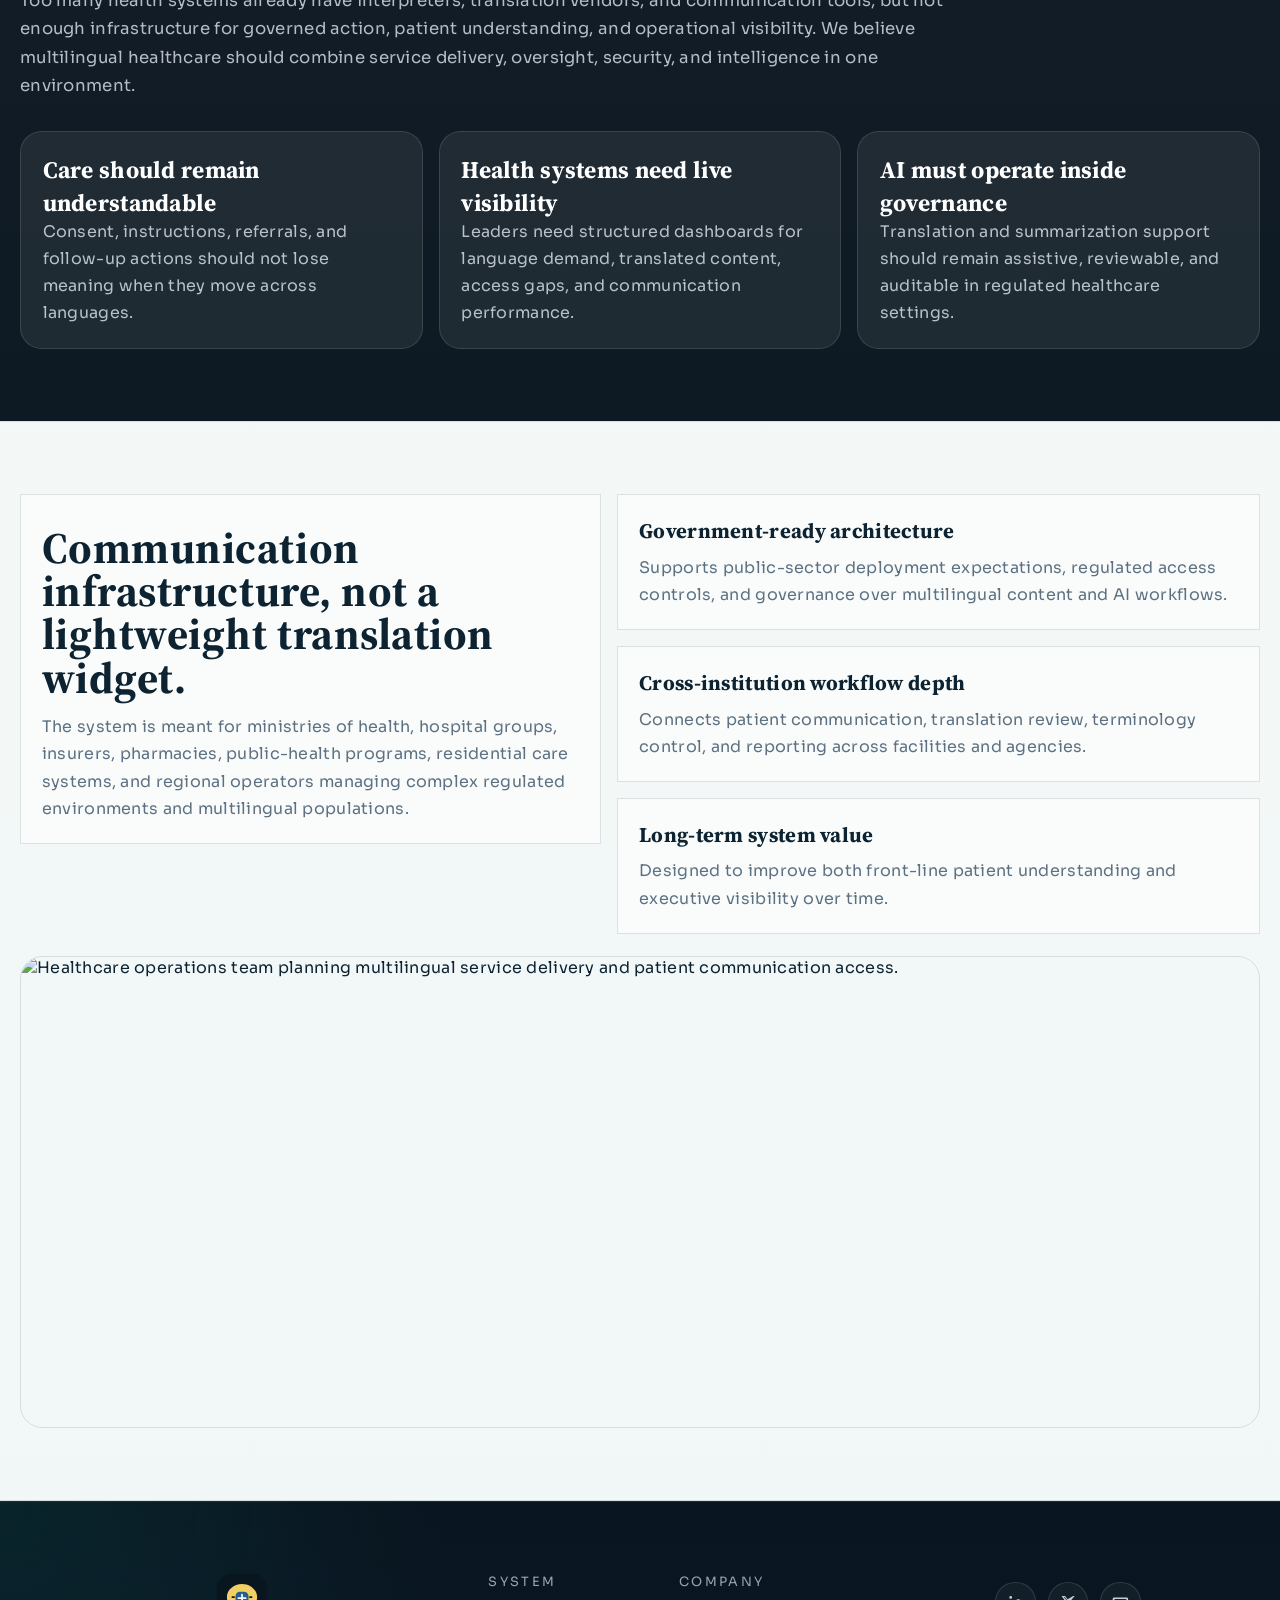
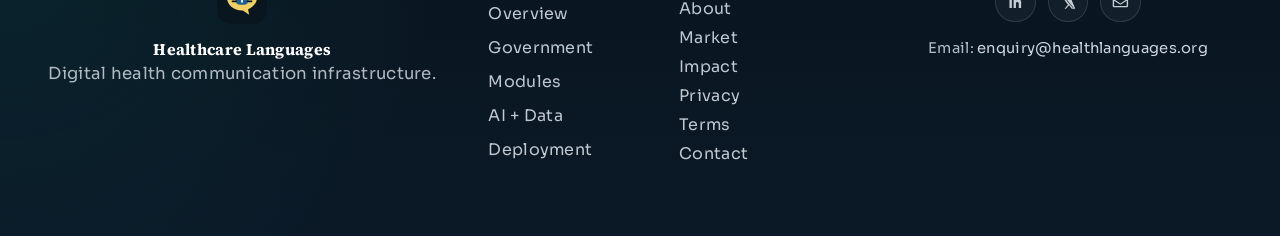
==== commit 785a4376: "Update about.html" ====
--- a/about.html
+++ b/about.html
@@ -3,8 +3,8 @@
 <head>
   <meta charset="UTF-8">
   <meta name="viewport" content="width=device-width, initial-scale=1.0">
-  <meta name="description" content="About Healthcare Language: vision, mission, system direction, and multilingual health communication strategy.">
-  <title>Healthcare Language | About</title>
+  <meta name="description" content="About Healthcare Languages: vision, mission, system direction, and multilingual health communication strategy.">
+  <title>Healthcare Languages | About</title>
   <link rel="preconnect" href="https://fonts.googleapis.com">
   <link rel="preconnect" href="https://fonts.gstatic.com" crossorigin>
   <link href="https://fonts.googleapis.com/css2?family=Sora:wght@400;500;600;700&family=Source+Serif+4:wght@600;700&display=swap" rel="stylesheet">
@@ -15,10 +15,10 @@
   <div class="site-noise"></div>
   <header class="site-header">
     <div class="shell header-band">
-      <a class="brand-link" href="./index.html" aria-label="Healthcare Language home">
-        <img class="brand-mark" src="logo-mark.svg" alt="Healthcare Language logo">
+      <a class="brand-link" href="./index.html" aria-label="Healthcare Languages home">
+        <img class="brand-mark" src="logo-mark.svg" alt="Healthcare Languages logo">
         <div class="brand-copy">
-          <span class="brand-name">Healthcare Language</span>
+          <span class="brand-name">Healthcare Languages</span>
         </div>
       </a>
       <div class="header-center">
@@ -47,7 +47,7 @@
       <div class="shell page-hero-shell">
         <div class="section-head">
           <h1>Built for multilingual healthcare communication at system scale.</h1>
-          <p>Healthcare Language helps governments, hospitals, insurers, pharmacies, residential care systems, and regulated providers operate stronger language access and communication infrastructure.</p>
+          <p>Healthcare Languages helps governments, hospitals, insurers, pharmacies, residential care systems, and regulated providers operate stronger language access and communication infrastructure.</p>
         </div>
       </div>
     </section>
@@ -57,7 +57,7 @@
         <article class="about-card">
           <img class="card-image" src="https://images.unsplash.com/photo-1579684385127-1ef15d508118?auto=format&fit=crop&w=1400&q=80" alt="Healthcare professional using a tablet to support multilingual patient communication.">
           <h2>Coordinated, understandable care communication at every point of service.</h2>
-          <p>Healthcare Language envisions health infrastructure where ministries, hospitals, insurers, pharmacies, residential care operators, and regulated provider networks work from one trusted multilingual communication layer.</p>
+          <p>Healthcare Languages envisions health infrastructure where ministries, hospitals, insurers, pharmacies, residential care operators, and regulated provider networks work from one trusted multilingual communication layer.</p>
         </article>
         <article class="about-card">
           <img class="card-image" src="https://images.unsplash.com/photo-1576091160399-112ba8d25d1d?auto=format&fit=crop&w=1400&q=80" alt="Care team reviewing multilingual communication systems together.">
@@ -134,9 +134,9 @@
   <footer class="site-footer">
     <div class="shell footer-shell">
       <div class="footer-brand">
-        <img class="brand-mark" src="logo-mark.svg" alt="Healthcare Language logo">
+        <img class="brand-mark" src="logo-mark.svg" alt="Healthcare Languages logo">
         <div>
-          <strong>Healthcare Language</strong>
+          <strong>Healthcare Languages</strong>
           <p>Digital health communication infrastructure.</p>
         </div>
       </div>
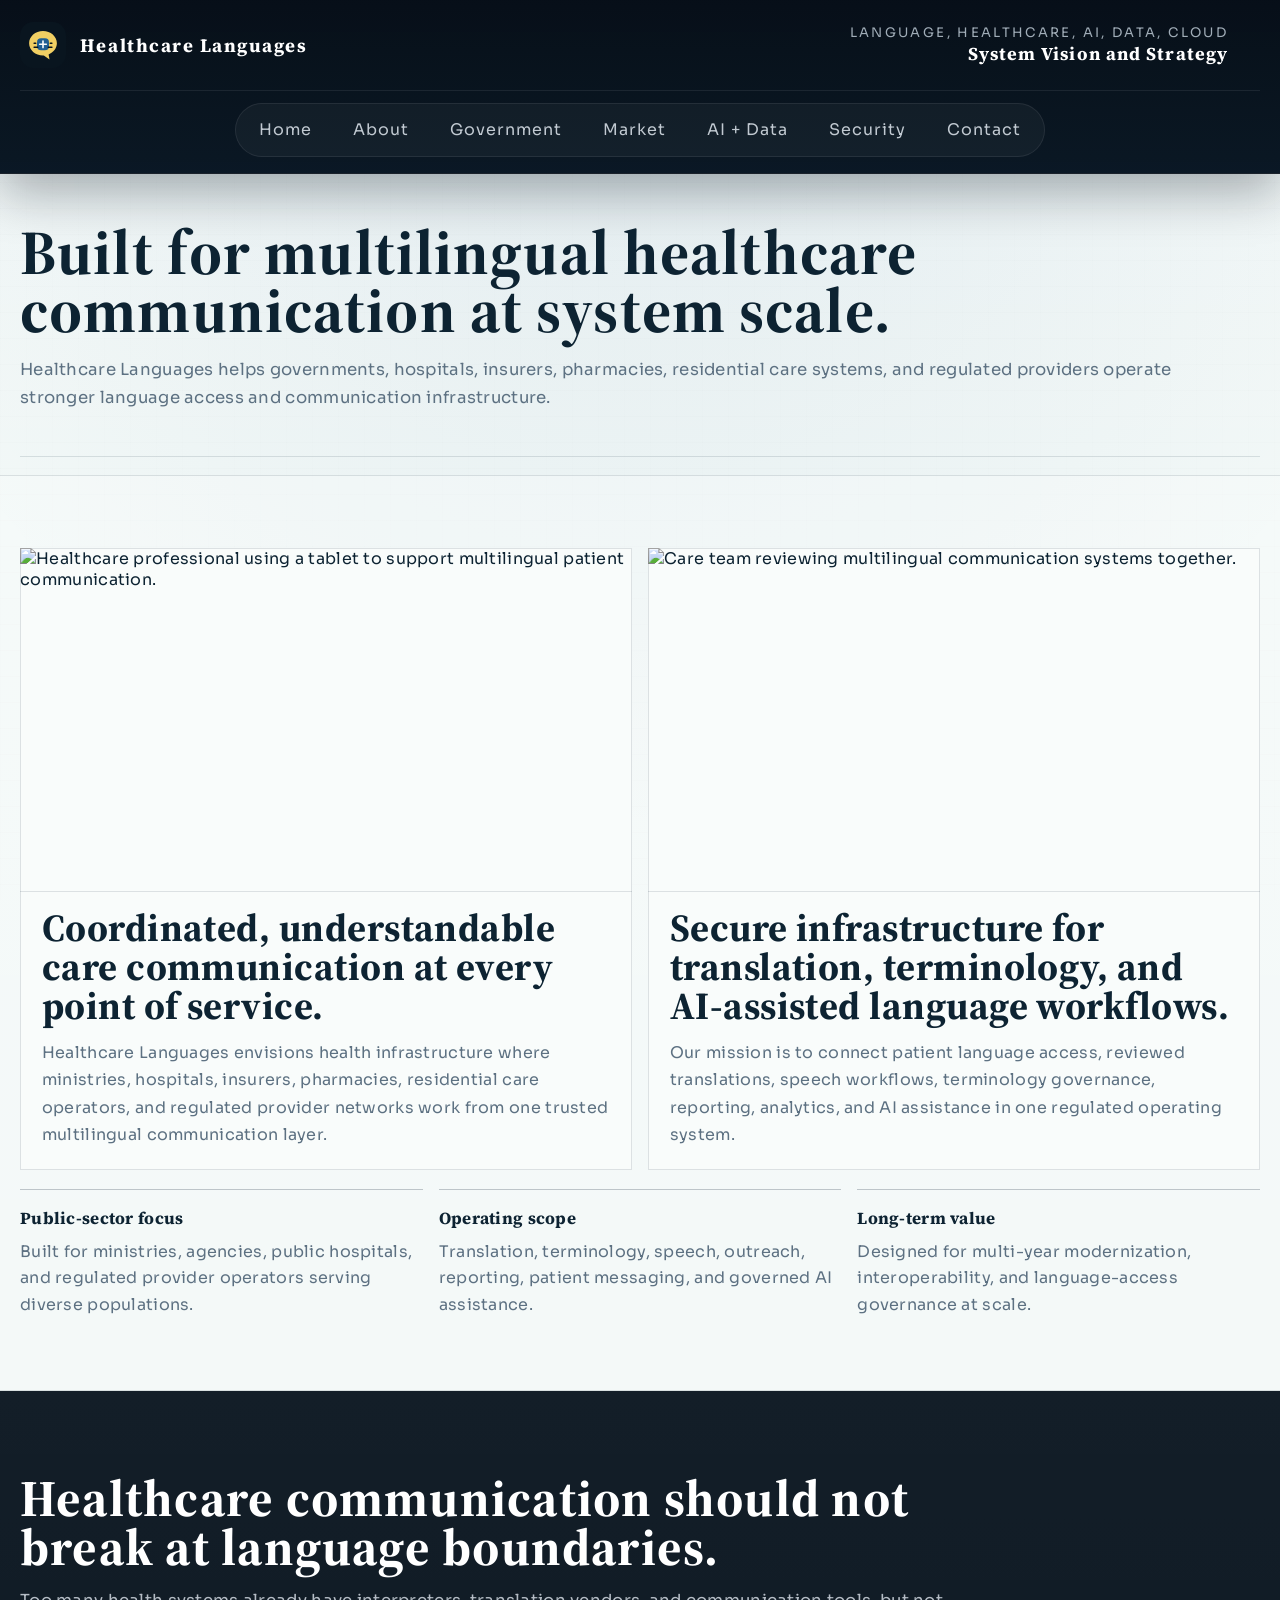
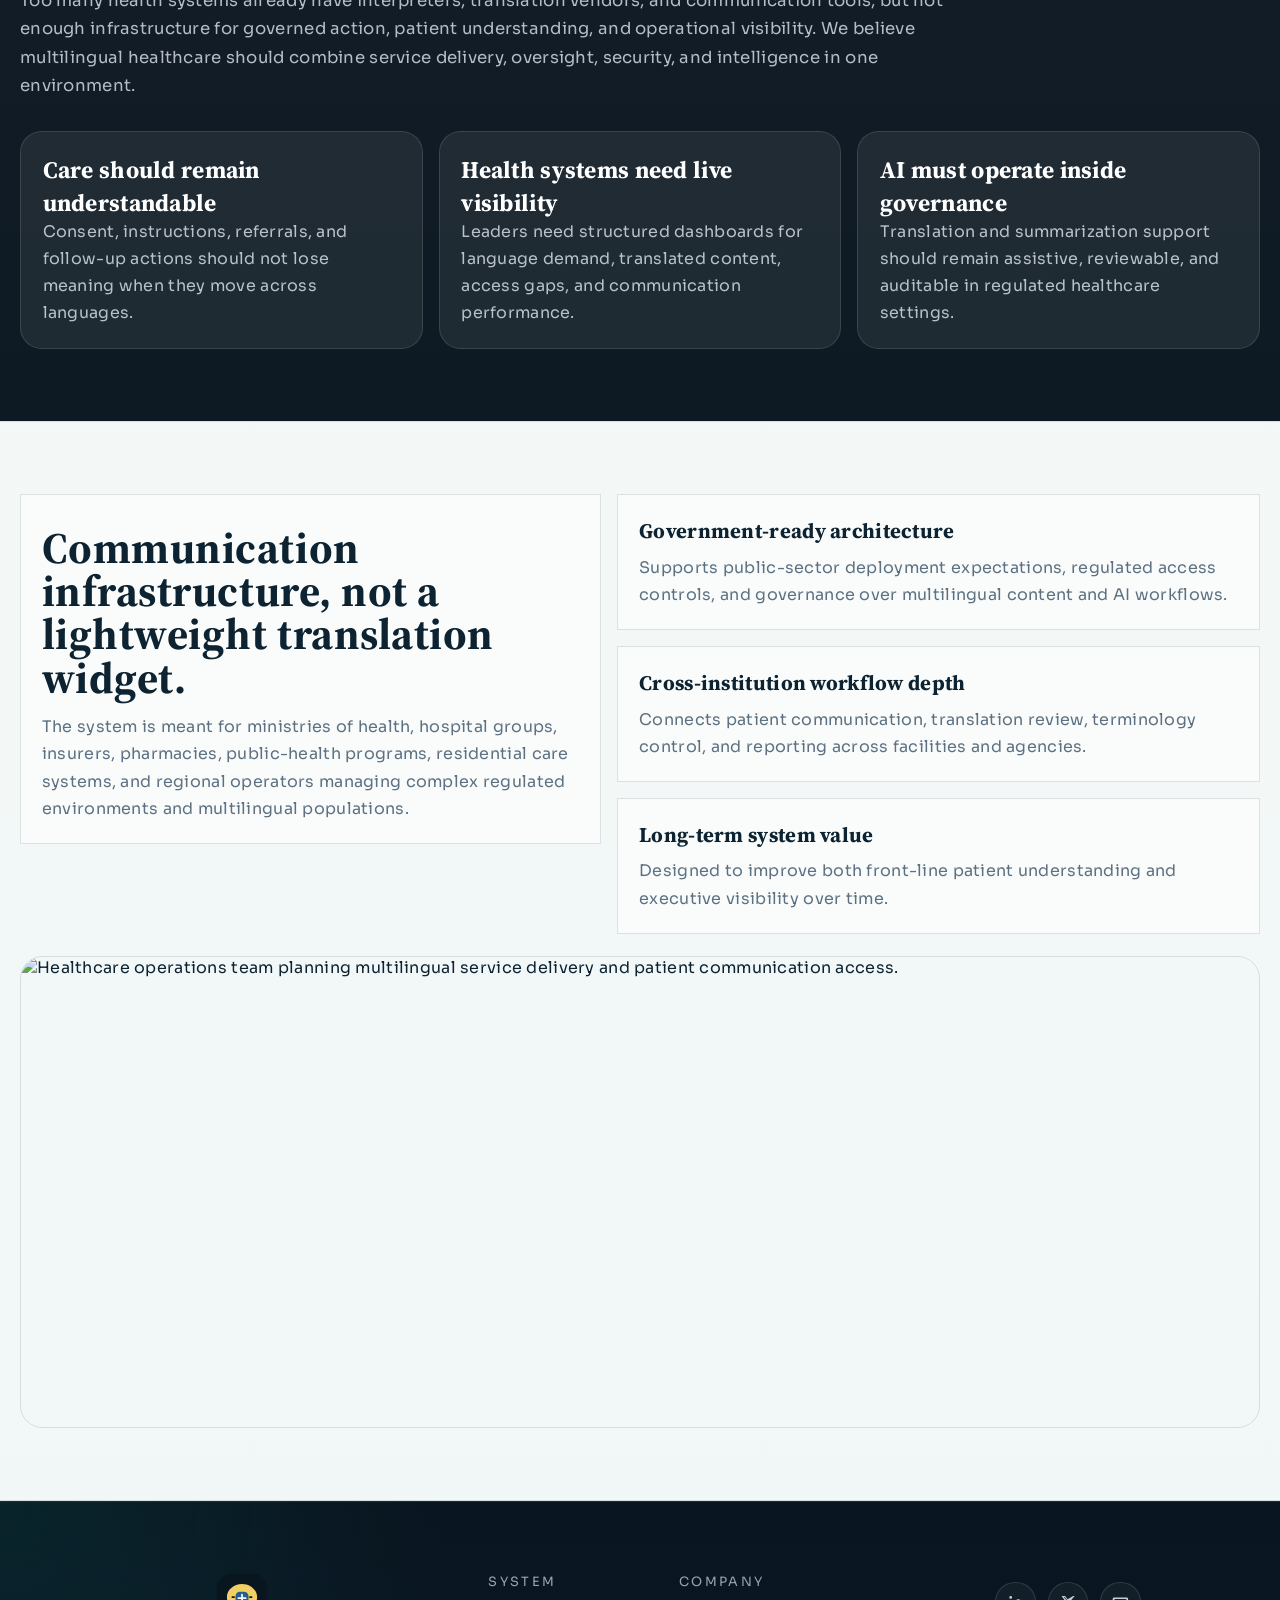
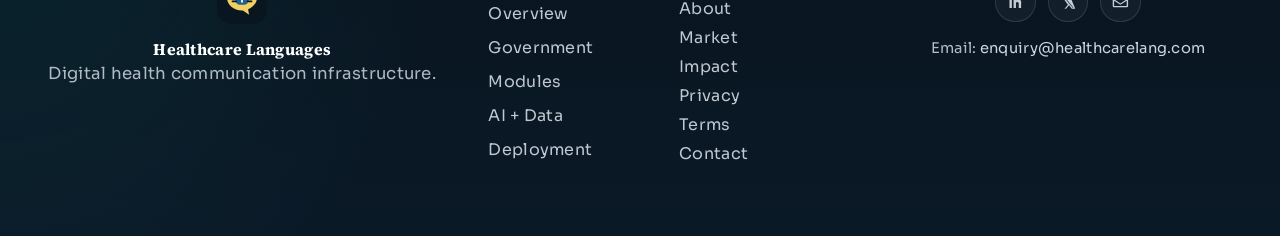
==== commit dec19512: "Update about.html" ====
--- a/about.html
+++ b/about.html
@@ -172,7 +172,7 @@
           </a>
         </div>
         <div class="footer-social-contact">
-          <p>Email: <a href="mailto:enquiry@healthlanguages.org">enquiry@healthlanguages.org</a></p>
+          <p>Email: <a href="mailto:enquiry@healthcarelang.com">enquiry@healthcarelang.com</a></p>
           
         </div>
       </div>
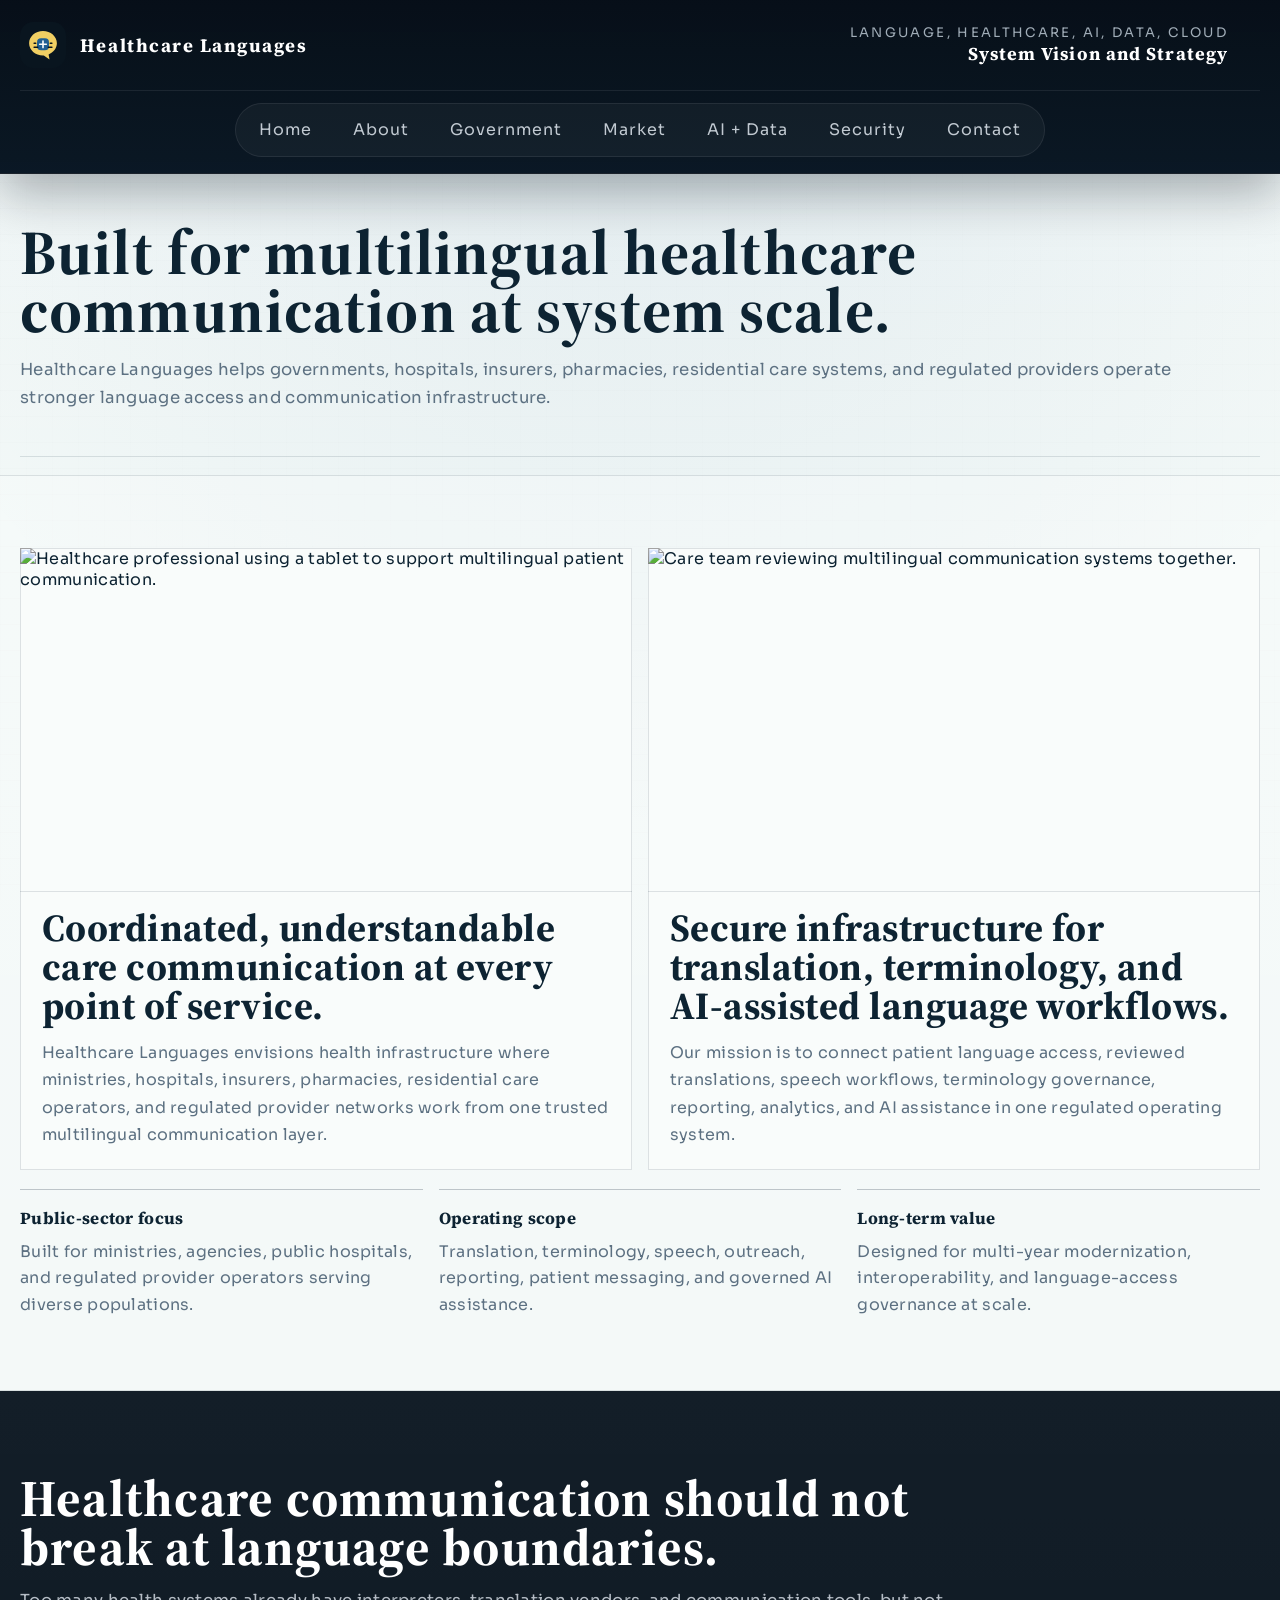
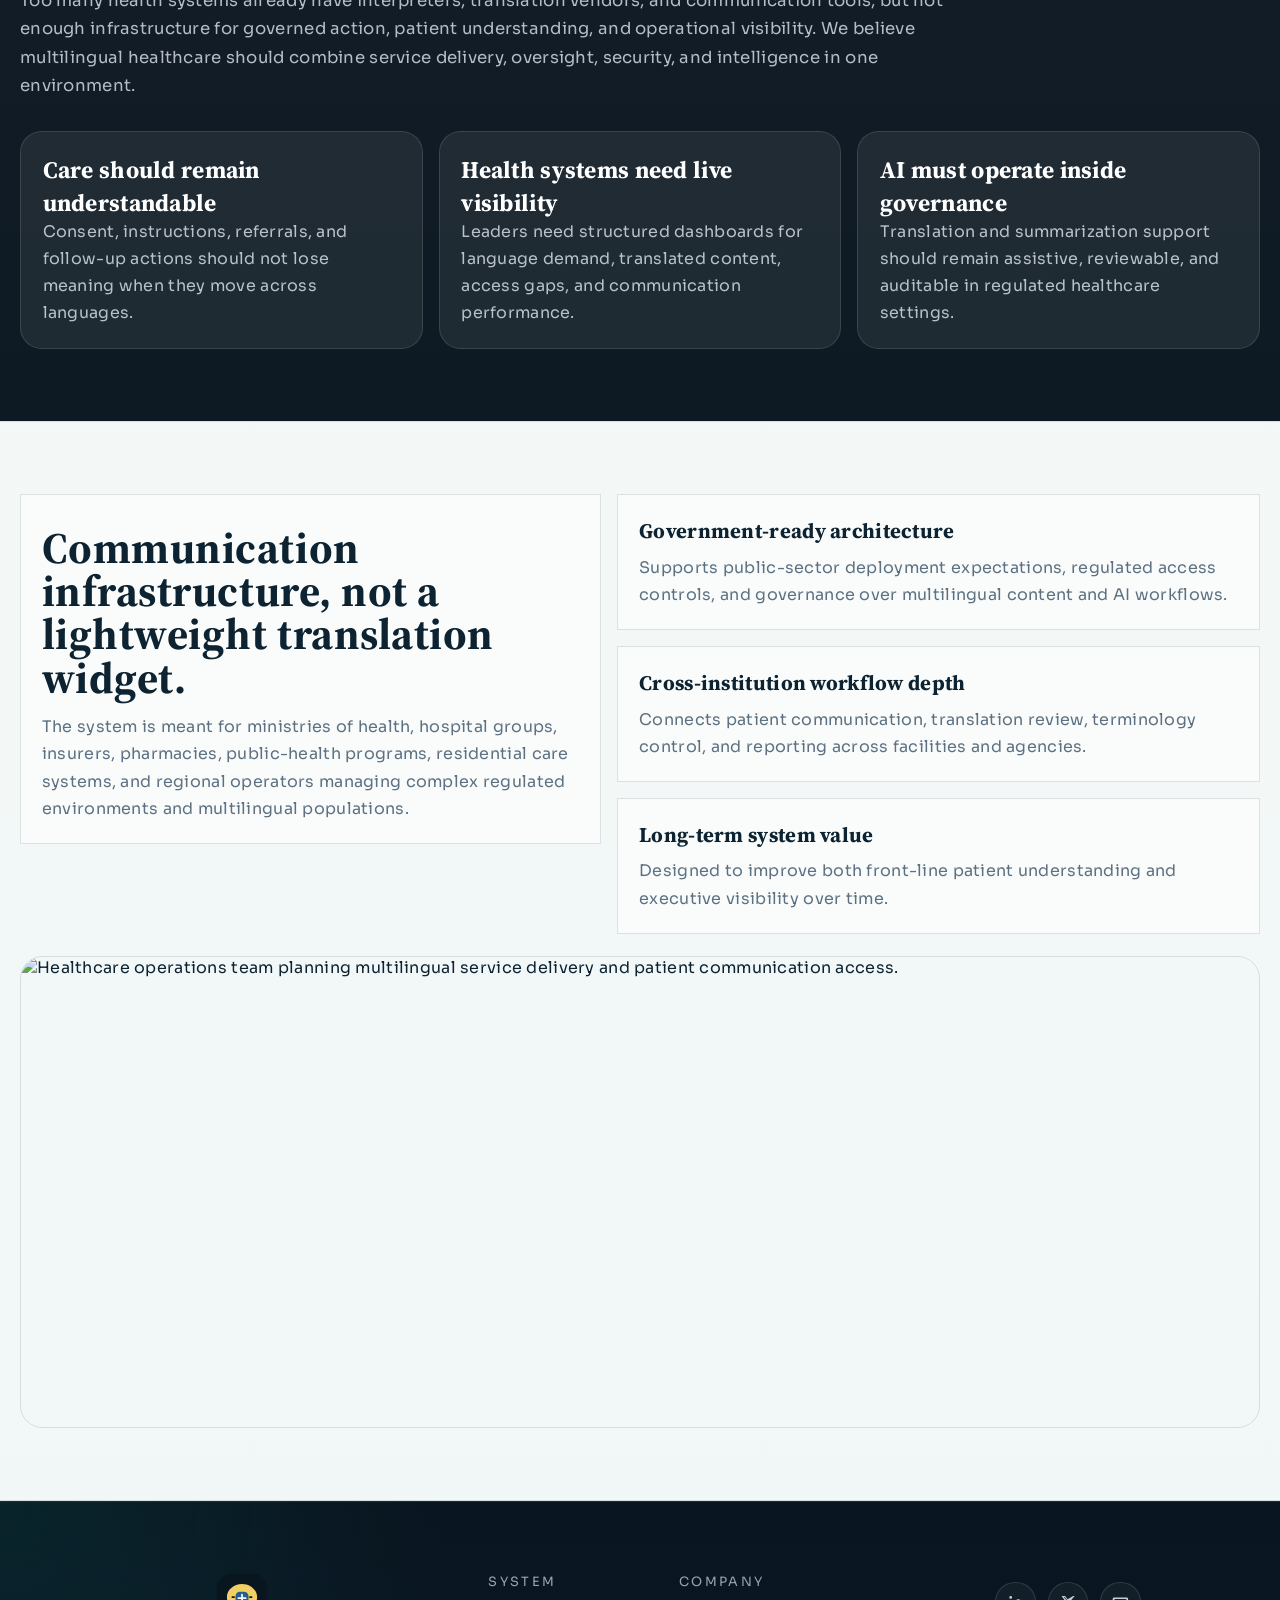
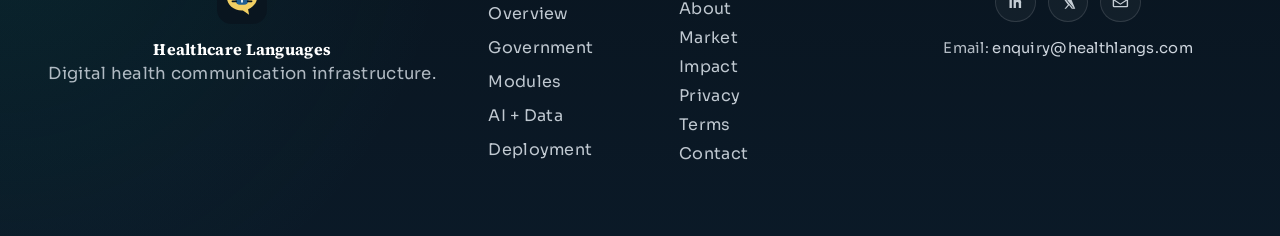
==== commit c2a7e7b9: "Update about.html" ====
--- a/about.html
+++ b/about.html
@@ -172,7 +172,7 @@
           </a>
         </div>
         <div class="footer-social-contact">
-          <p>Email: <a href="mailto:enquiry@healthcarelang.com">enquiry@healthcarelang.com</a></p>
+          <p>Email: <a href="mailto:enquiry@healthlangs.com">enquiry@healthlangs.com</a></p>
           
         </div>
       </div>
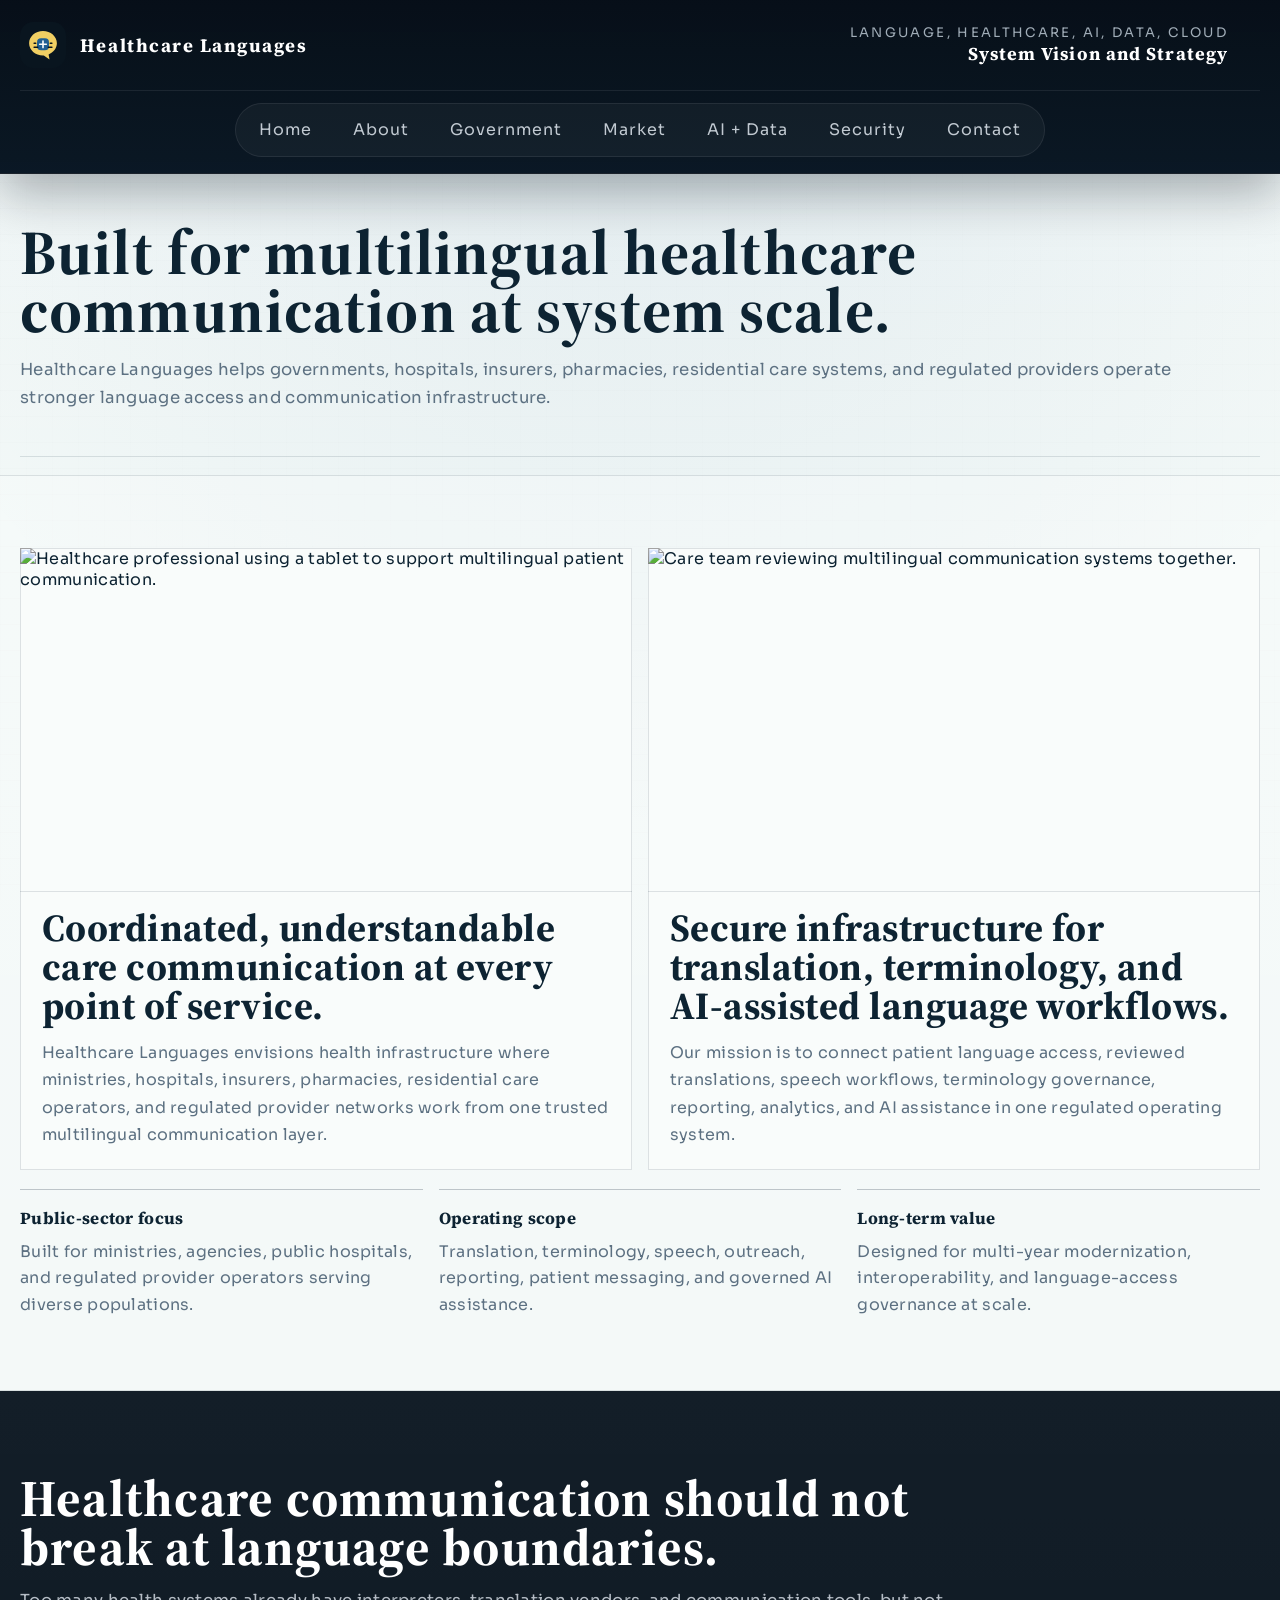
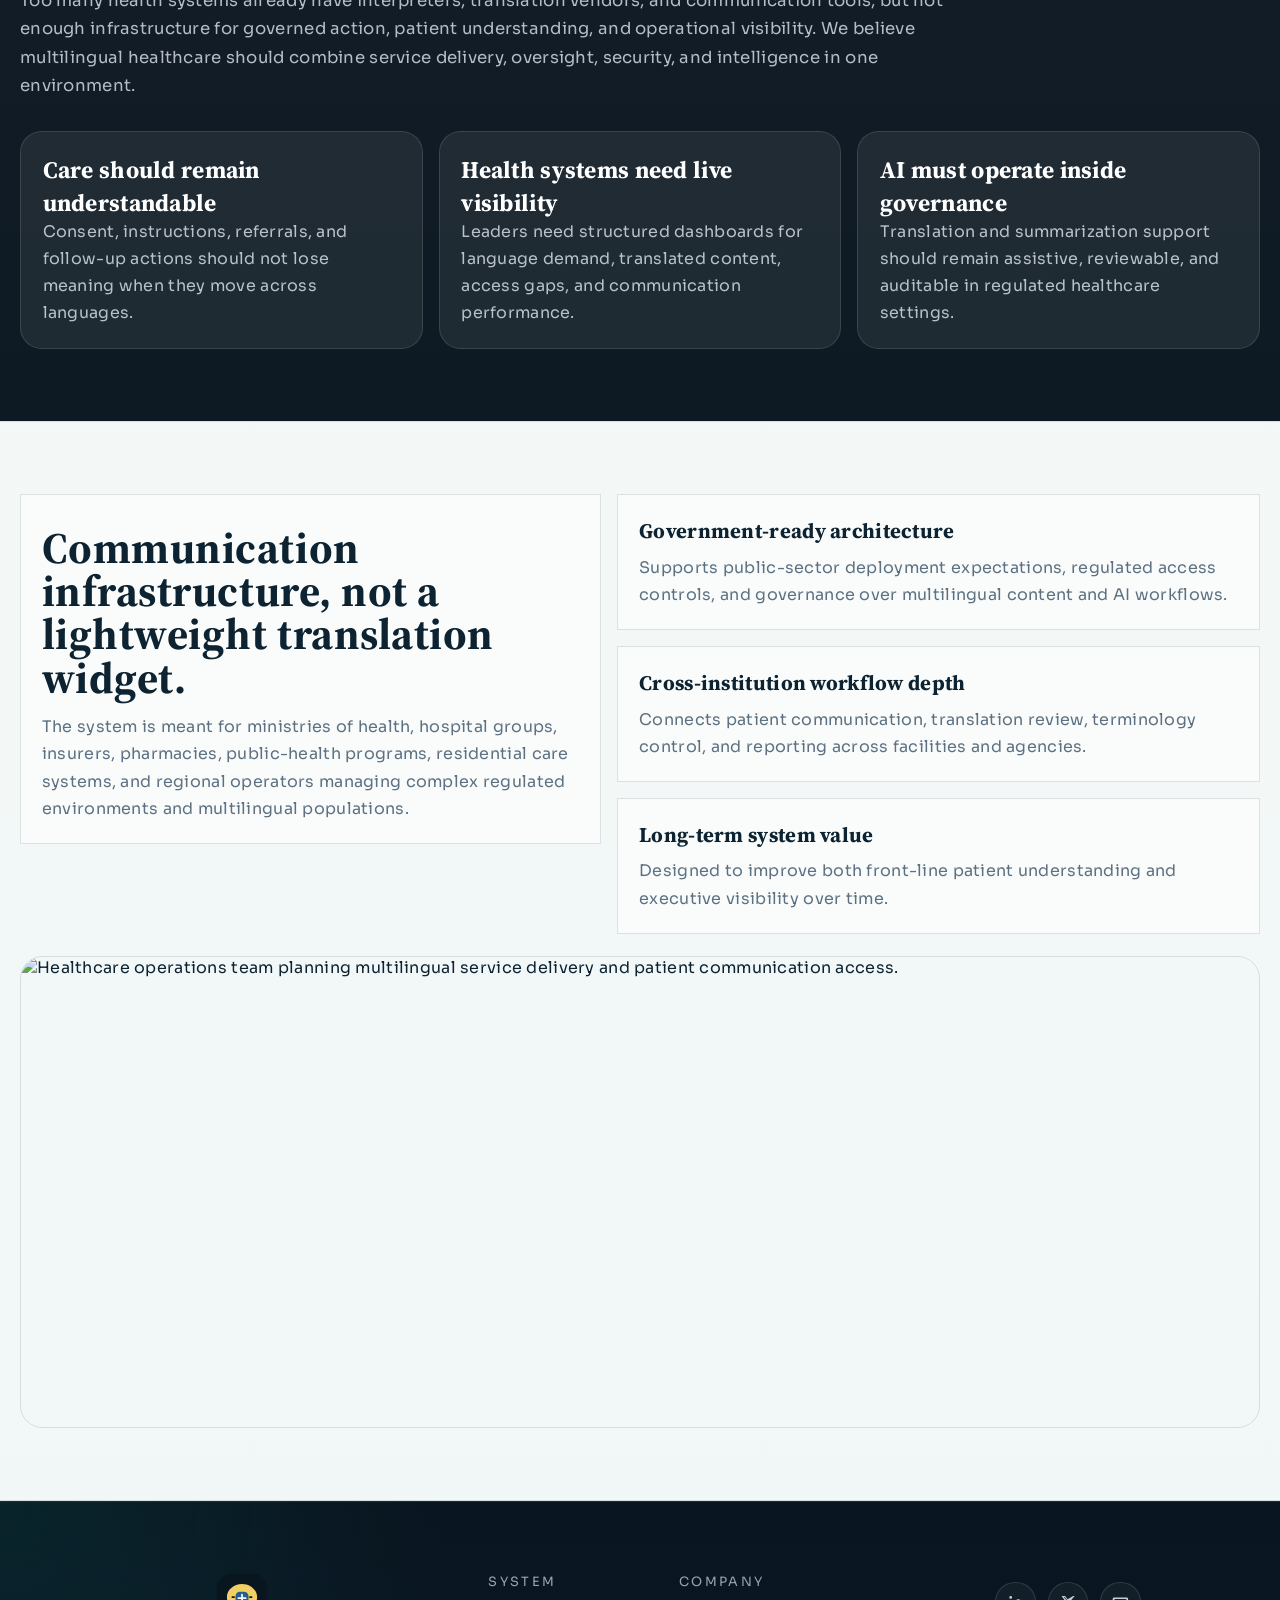
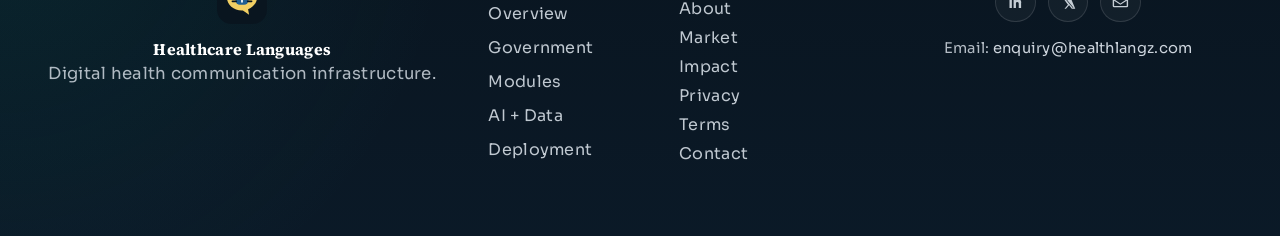
==== commit 18e83cbc: "Update about.html" ====
--- a/about.html
+++ b/about.html
@@ -172,7 +172,7 @@
           </a>
         </div>
         <div class="footer-social-contact">
-          <p>Email: <a href="mailto:enquiry@healthlangs.com">enquiry@healthlangs.com</a></p>
+          <p>Email: <a href="mailto:enquiry@healthlangz.com">enquiry@healthlangz.com</a></p>
           
         </div>
       </div>
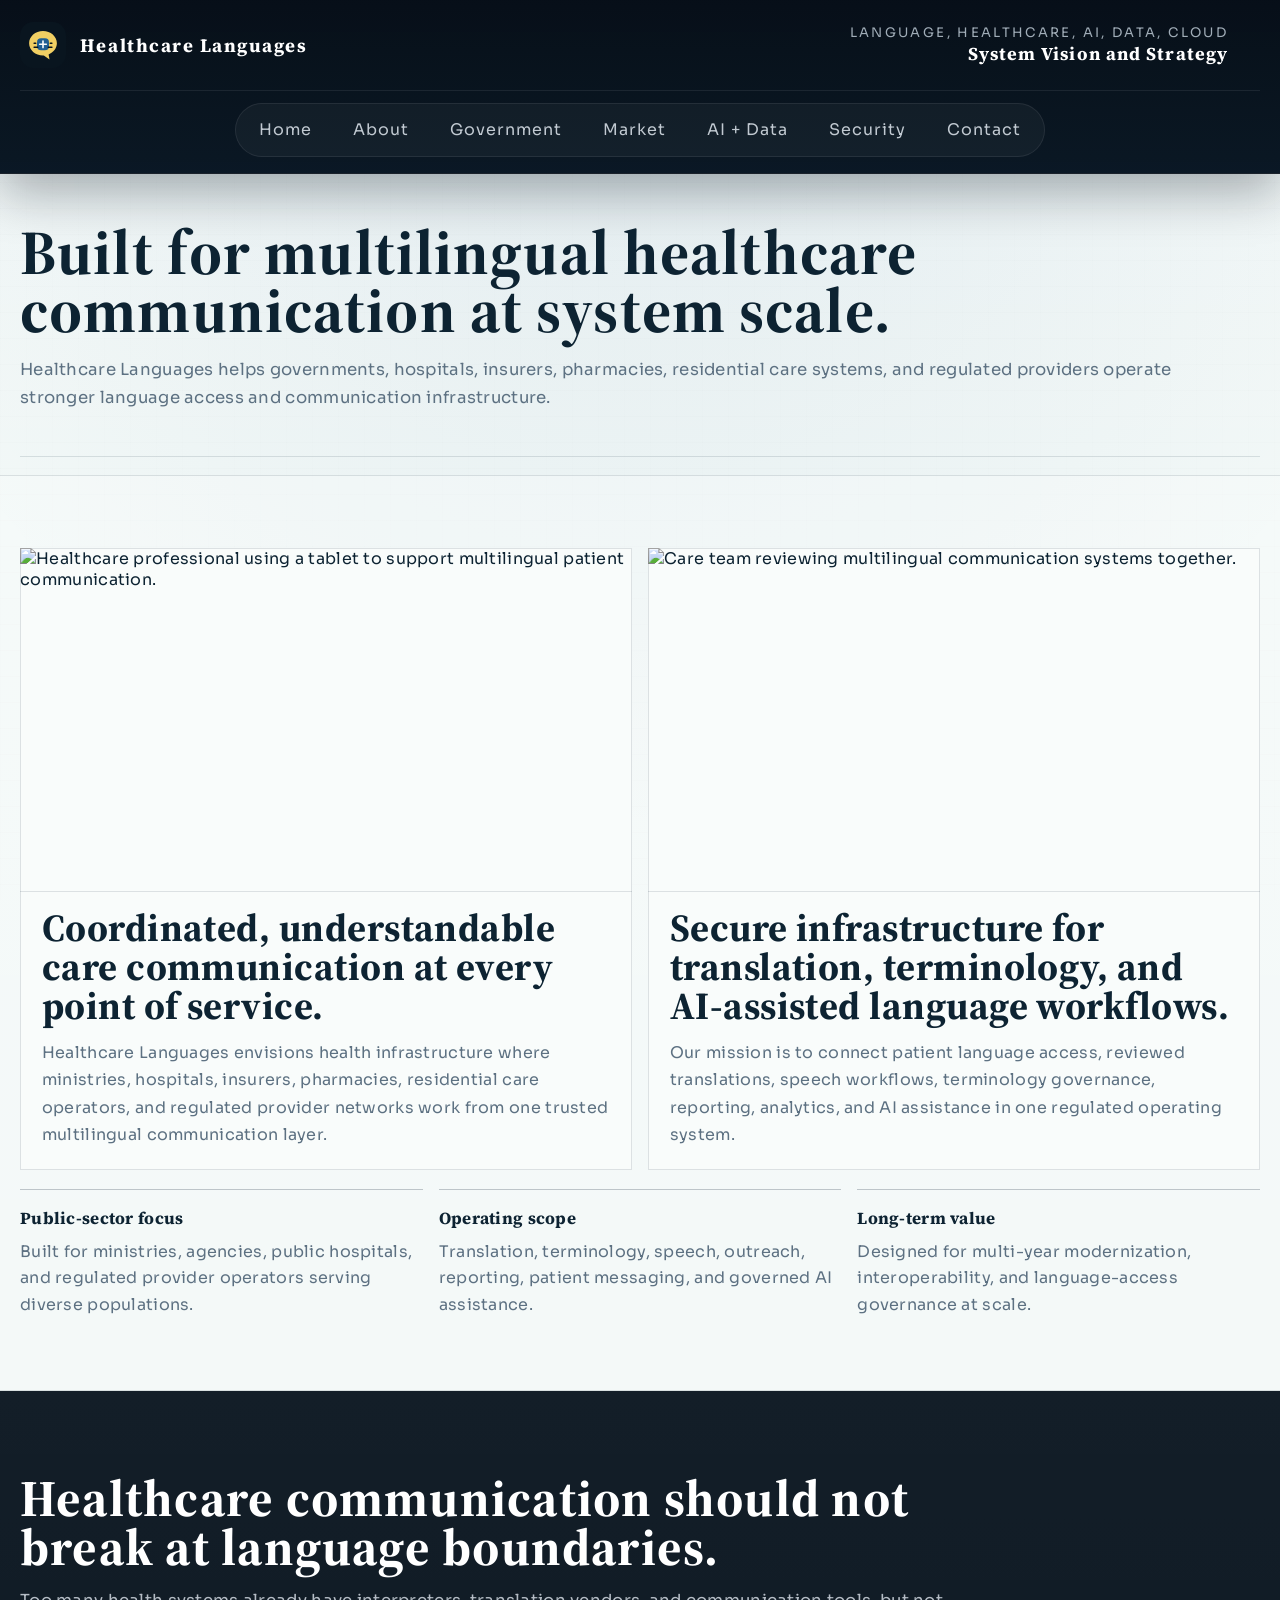
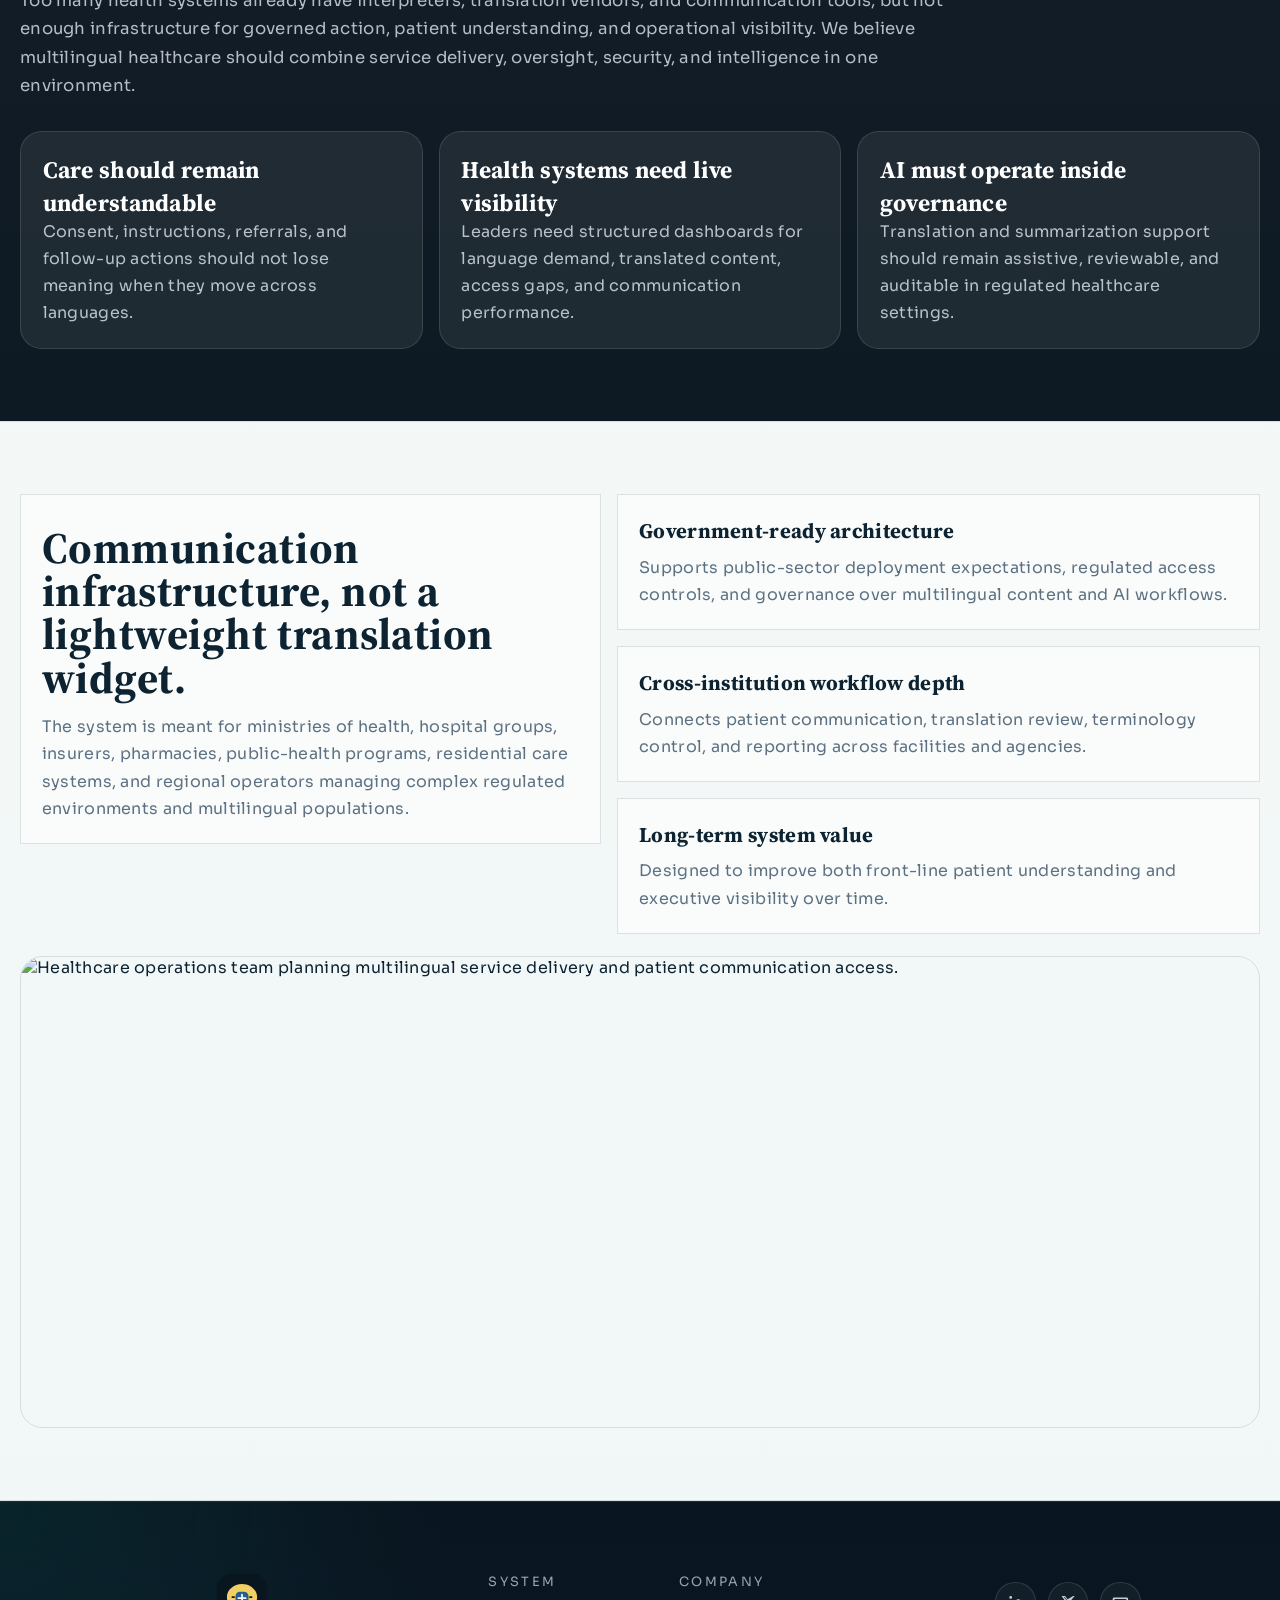
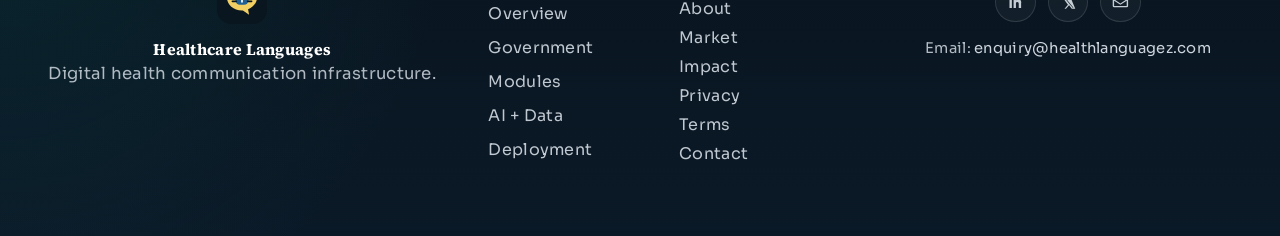
==== commit 7abc4080: "Update about.html" ====
--- a/about.html
+++ b/about.html
@@ -172,7 +172,7 @@
           </a>
         </div>
         <div class="footer-social-contact">
-          <p>Email: <a href="mailto:enquiry@healthlangz.com">enquiry@healthlangz.com</a></p>
+          <p>Email: <a href="mailto:enquiry@healthlanguagez.com">enquiry@healthlanguagez.com</a></p>
           
         </div>
       </div>
